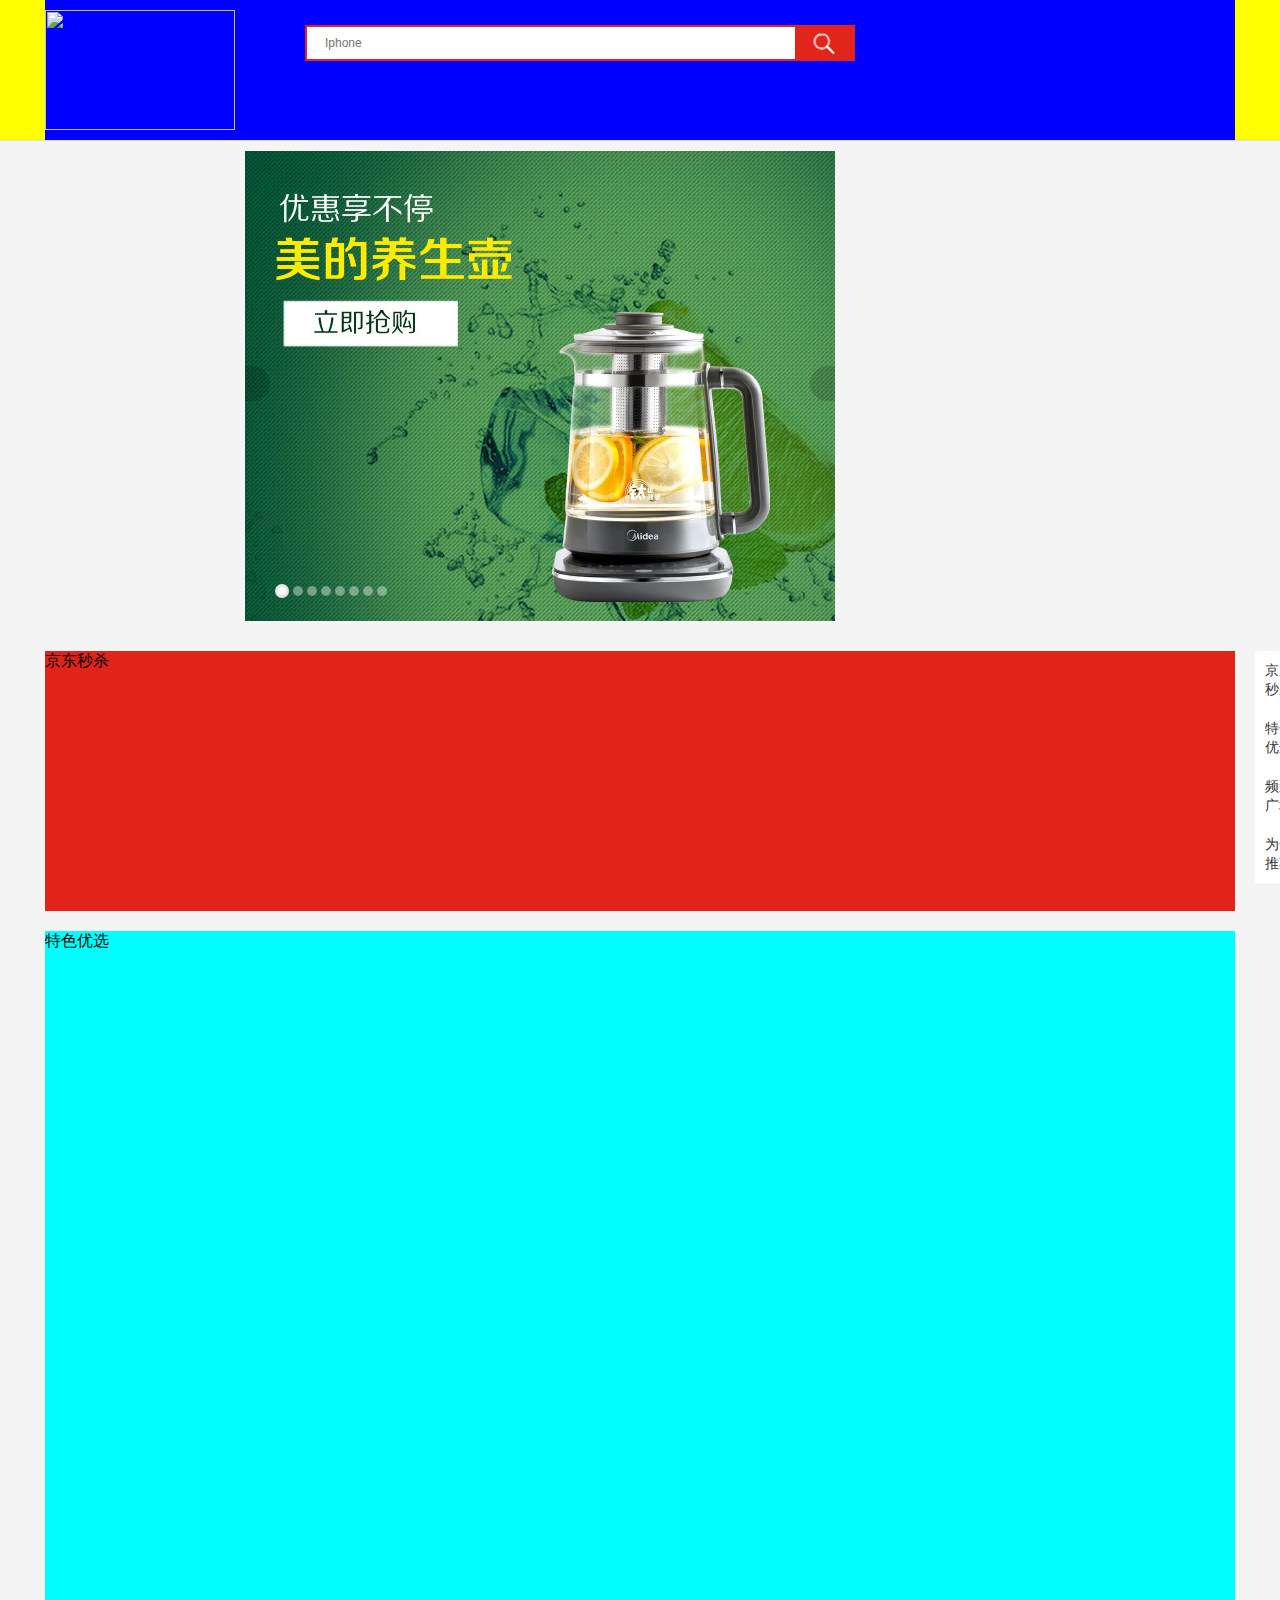
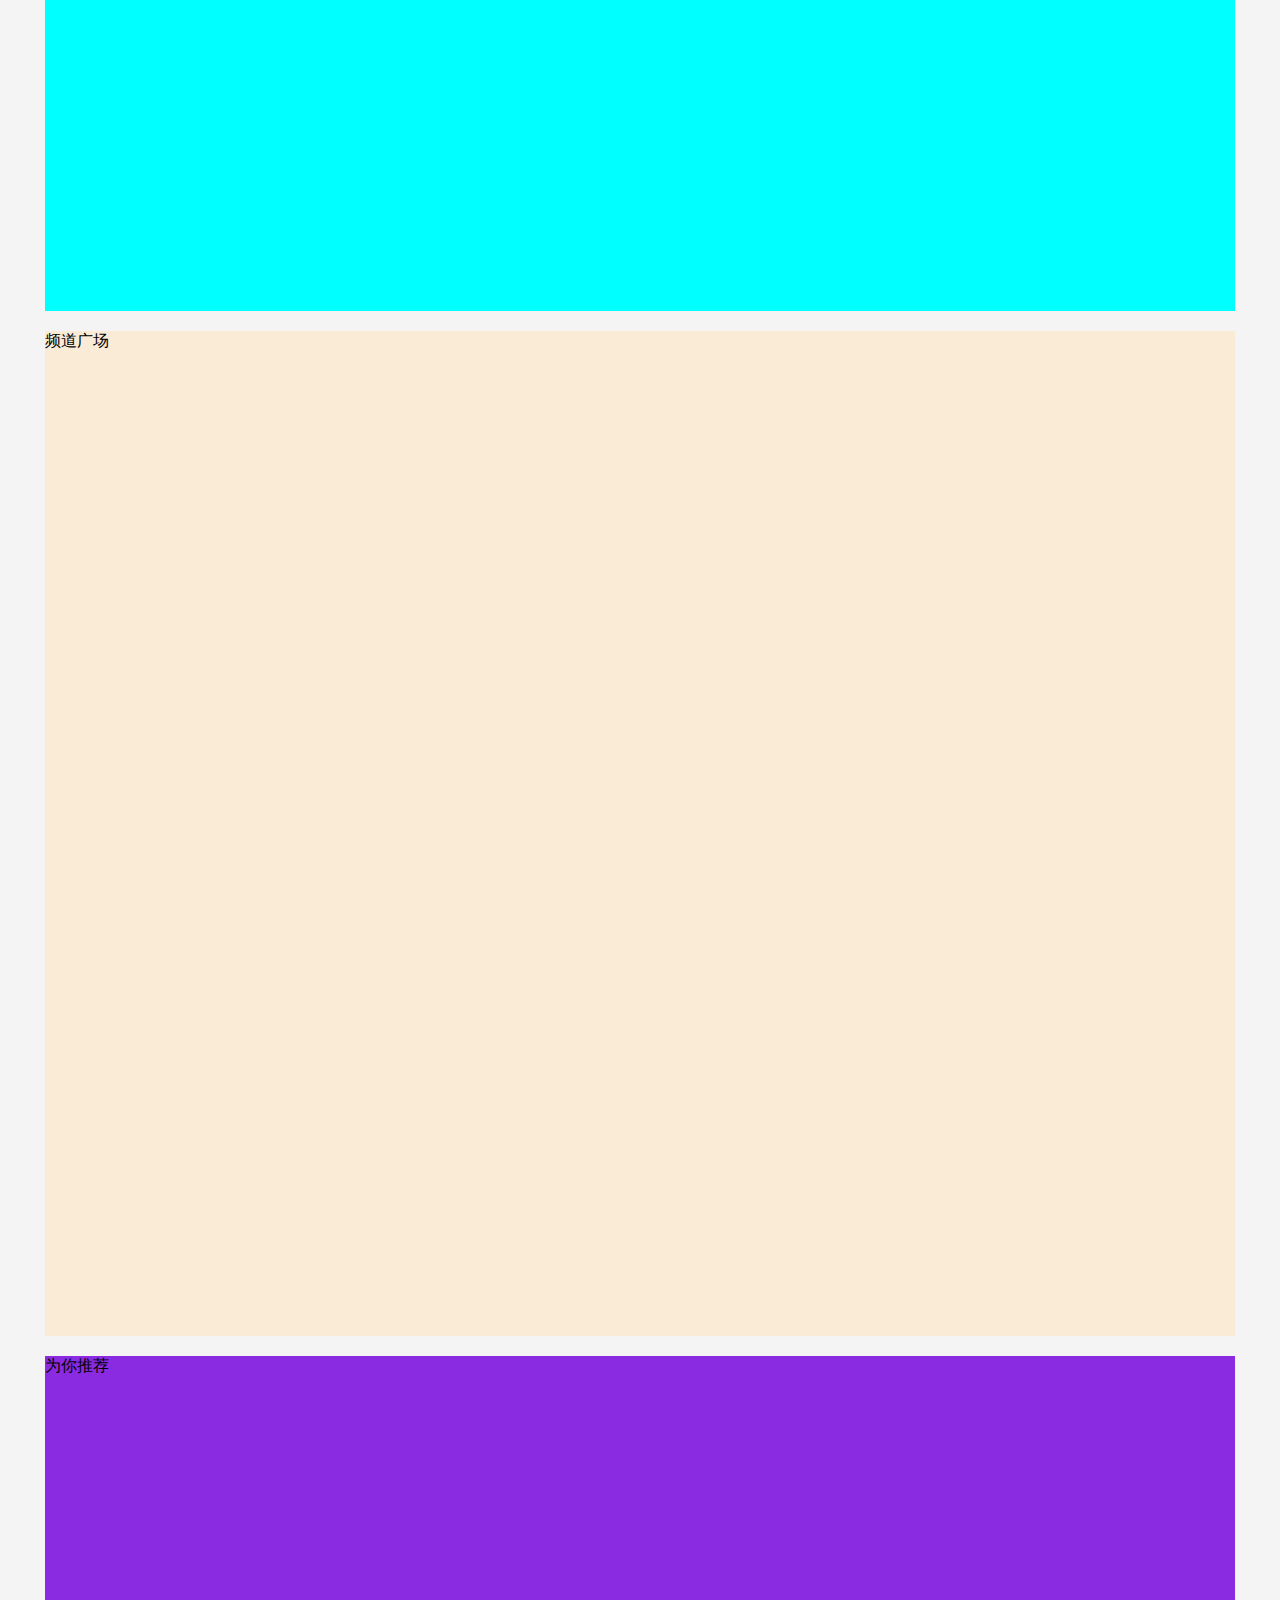
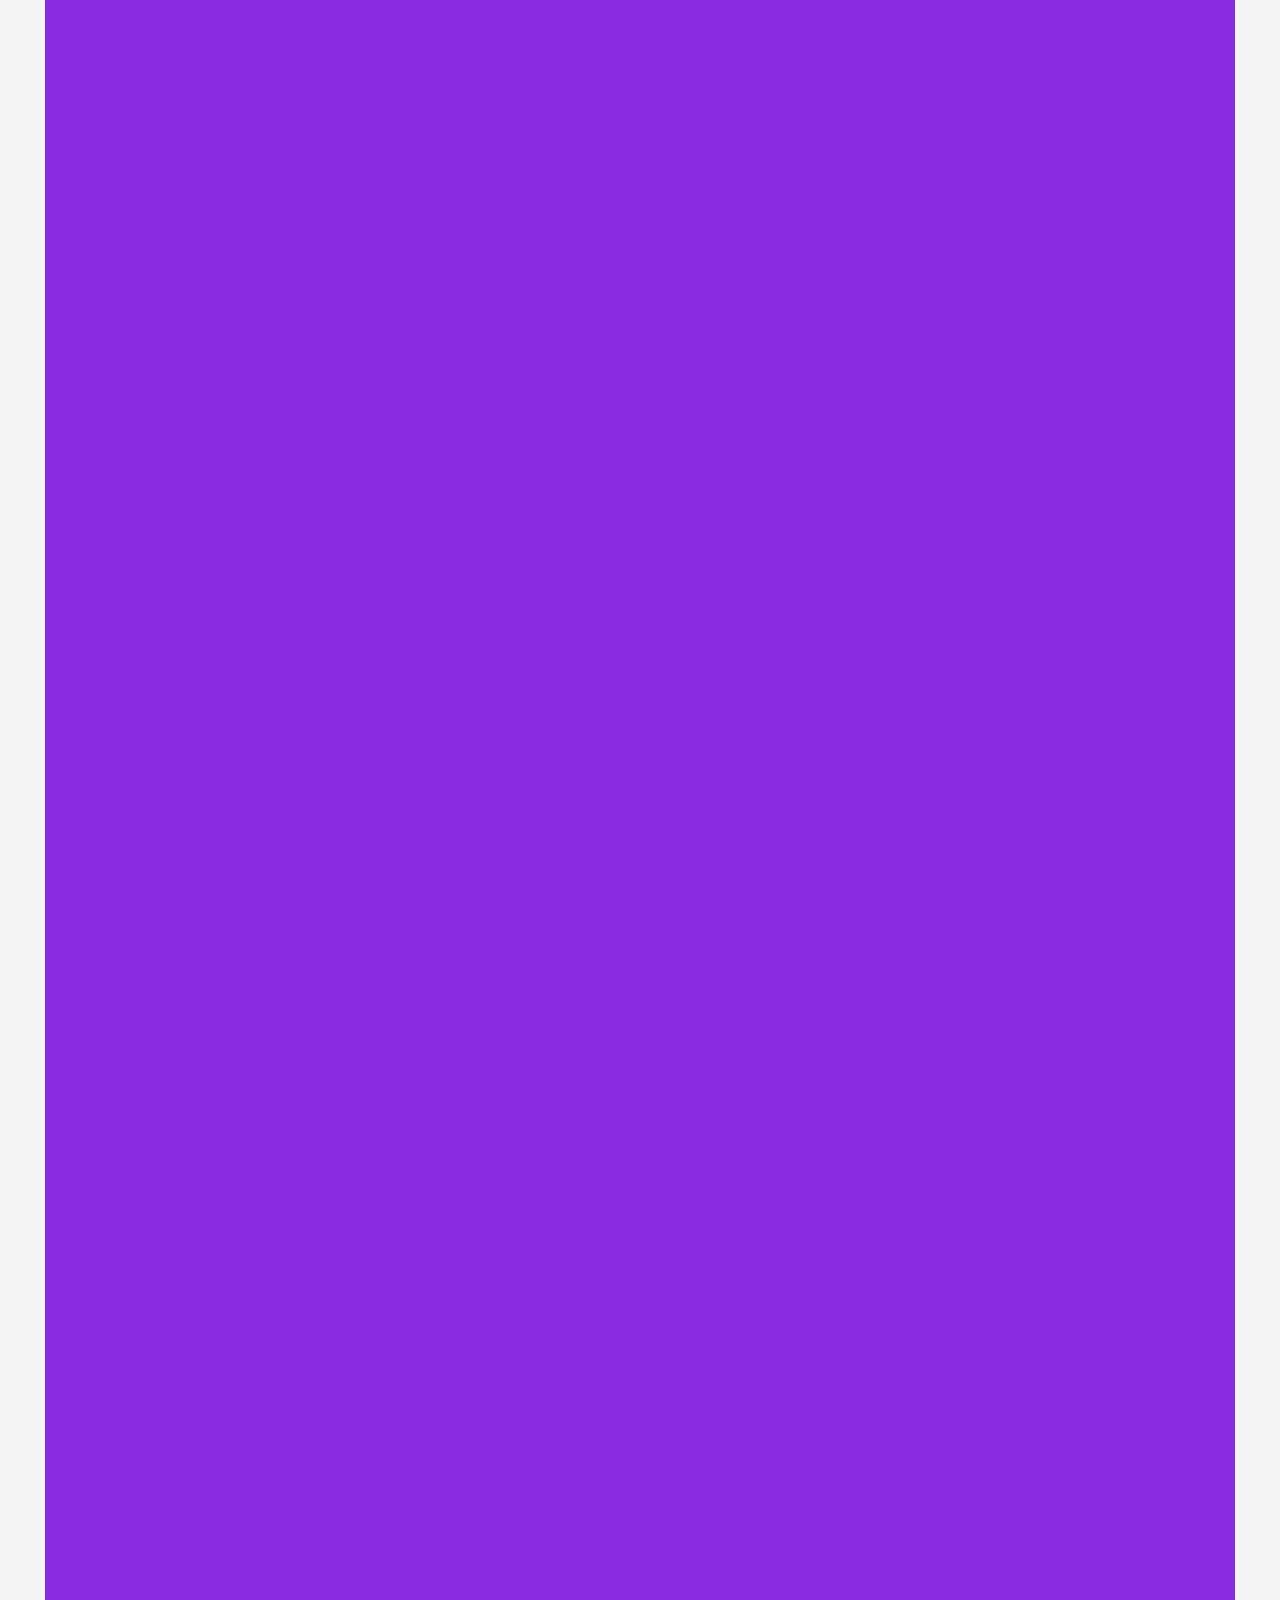
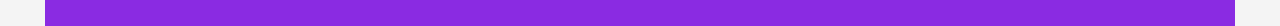
==== index.html @ be31912f "Initial commit" ====
<!DOCTYPE html>
<html lang="en">
<head>
    <meta charset="UTF-8">
    <meta http-equiv="X-UA-Compatible" content="IE=edge">
    <meta name="viewport" content="width=device-width, initial-scale=1.0">
    <title>Document</title>
    <link rel="icon" href="images/favicon.ico">
    <link rel="stylesheet" href="css/reset.css">
    <link rel="stylesheet" href="css/index.css">
    <link rel="stylesheet" href="images/font_6zpl4fg3loh/iconfont.css">

</head>
<body>
    <!--头部-->
    <div class="header">
        <div class="wrap header-box">
            <div class="logo">
              <img src="C:\Users\xuzhengtao\Desktop\teamwork\images\d0e4fdc2f126cbf5.png" alt="">
            </div>
            <div class="search">
                <div class="search-m">
                    <!--吸顶效果用的小logo-->
                    <div class="search_logo"></div>
                    <div class="form">
                        <input type="text" name="" id="" class="keyword" placeholder="Iphone">
                        <button class="iconfont">&#xe662;
                            
                        </button>
                        <div class="search-helper"></div>
                    </div>
                </div>
            </div>

        </div>

    </div>
    <!--轮播图-->   
    <div class="banner">
        <div class="wrap banner-box">
            <div class="banner-slice">
                <div class="slide">
                    <a href="javascript:;">
                        <img class="img" src="./images/1.jpg" alt="">   
                    </a>
                    <a href="javascript:;" class="prev"></a>
                    <a href="javascript:;" class="next"></a>
                    <ul class="banner-btn">
                        <li class="active"></li>
                        <li></li>
                        <li></li>
                        <li></li>
                        <li></li>
                        <li></li>
                        <li></li>
                        <li></li>
                    </ul>
                      
                    
                </div>
            </div>
        </div>

    </div>
    <!--主体-->
    <div class="content">
        <div class="wrap">
            <div class="miaosha item">京东秒杀</div>
            <div class="youxuan item">特色优选</div>
            <div class="guangchang item">频道广场</div>
            <div class="tuijian item">为你推荐</div>
        </div>
        <div class="elevator">
            <a href="javascript:;">京东<br>秒杀</a>
            <a href="javascript:;">特色<br>优选</a>
            <a href="javascript:;">频道<br>广场</a>
            <a href="javascript:;">为你<br>推荐</a>

        </div>

    </div>

    <script src="js/index.js">


    </script>
</body>
</html>
---- css/index.css ----
.header{
    width: 100%;
    height: 140px;
    border-bottom:  1px solid #ddd;
    background-color: yellow;
}
.wrap{
    width: 1190px;
    margin: 0 auto;
}
.header-box{
    position: relative;
    height: 140px;
    background-color: blue;

}
.logo{
    left: 0;
    top: 10px;
    position: absolute;
    width: 190px;
    height: 120px;
   
   
}
.logo img{
    display: block;
    height: 120px;
    margin: 0px auto;
    width: 100%;
}
.search {
    height: 60px;
    width: 100%;
}
.search-m{
    position: relative;
    height: 60px;
    width: 100%;
}
.search_logo{
    display: none;
    position: absolute;
    top: 4px;
    left: 0;
    width: 125px;
    height: 40px;
}
.form{
    position: absolute;
    left: 260px;
    top: 25px;
    background-color: #fff;
    width: 546px;
    height: 32px;
    border: 2px solid #e2231a;
}
.keyword{
    position: absolute;
    top: 0;
    outline: none;
    width: 425px;
    height: 26px;
    padding: 2px 44px 2px 17px;
    border: 1px solid transparent;
    line-height: 26px;
    font-size: 12px;
    color: #333;
}
.form button{
    font-size: 20px;
    font-weight: 700;
    color: #fff;
    cursor: pointer;
    /* transition: background .2s ease; */
    background-color: #e1251b;
    border: none;
    line-height: 32px;
    right:0;
    
    position: absolute;
    width: 58px;
    height: 32px;
}
.search-helper{
    display: none;
    position: absolute;
    top: 35px;
    width: 488px;
   height: auto;
    border: 1px solid #ccc;
    background-color: #fff;
    overflow: hidden;
    box-shadow: 1px 2px 1px rgba(0,0,0,.2);
}


.search-helper p {
    height: 24px;
    font-size: 12px;
    padding: 1px 6px;
    line-height: 24px;
    cursor: pointer;
    color: #666;
}
.banner{
    width: 100%;
    height: 470px;
    padding-top: 10px;
    margin-bottom: 30px;
    
}
body{
    background-color: #f4f4f4   ;
}
.banner-box{
    height: 470px;
   
}
.banner-slice{
    width: 790px;
    height: 470px;
    margin: 0 auto;
    
}
.slide{
    position: relative;
    width: 590px;
    height: 470px;
    background-color: #fff;
}
.prev,.next{
    width: 25px;
    height: 35px;
    position: absolute;
    top: 50%;
    margin-top: -20px;
    line-height: 35px;
    background-color: rgba(0,0,0,.15);
    font-size: 20px;
    cursor: pointer;
}
.prev{
    left: 0;
    border-radius: 0 18px 18px 0;
}
.next{
    right: 0;
    border-radius: 18px 0 0 18px;
}
.banner-btn{
    left: 30px;
    bottom: 20px;
    width: 120px;
    height: 15px;
    position: absolute;
}
.banner-btn li{
    float: left;
    width: 8px;
    height: 8px;
    border: 1px solid rgba(0,0,0,.05);
    margin-right: 4px;
    border-radius: 50%;
    background-color: rgba(255, 255,255, .4);
    transition: background .2s ease;
}
.banner-btn .active{
    position: relative;
    top: -2px;
    width: 8px;
    height: 8px;
    border: 3px solid rgba(0,0,0,.1)   ;
    background-color: rgba(255, 255, 255, 1);
}
.content{
    position: relative;
    width: 100%;
}
.miaosha{
    width: 100%;
    height: 260px;
    background-color: #e2231a;
    margin-bottom: 20px;
}
.youxuan{
    height: 980px;
    width: 100%;
    margin-bottom: 20px;
    background-color: aqua;
}
.guangchang {
    height: 1005px;
    margin-bottom: 20px;
    background-color: antiquewhite;
}
.tuijian{
    height: 1870px;
    background-color: blueviolet;
}
.elevator{
    position: absolute;
    top: 0;
    left: 50%;
    margin-left: 615px;
    width: 58px;
    height: 252px;
    
}
.elevator a{
    width: 38px;
    height: 38px;
    display: block;
    line-height: 19px;
    font-size: 14px;
    color: #333;
    padding: 10px;
    transition: color .2s ease;
    background-color: #fff;

}
.elevator-fix{
    position: fixed;
    top: 75px;
    animation: eleShow 0.5s ease;
}
@keyframes eleShow {
    0%{
        top: 0;
    }
    100%{
        top:75px
    }
    
}
---- images/font_6zpl4fg3loh/iconfont.css ----
@font-face {
  font-family: "iconfont"; /* Project id  */
  src: url('iconfont.ttf?t=1703302166434') format('truetype');
}

.iconfont {
  font-family: "iconfont" !important;
  font-size: 16px;
  font-style: normal;
  -webkit-font-smoothing: antialiased;
  -moz-osx-font-smoothing: grayscale;
}

.icon-fangdajing:before {
  content: "\e662";
}
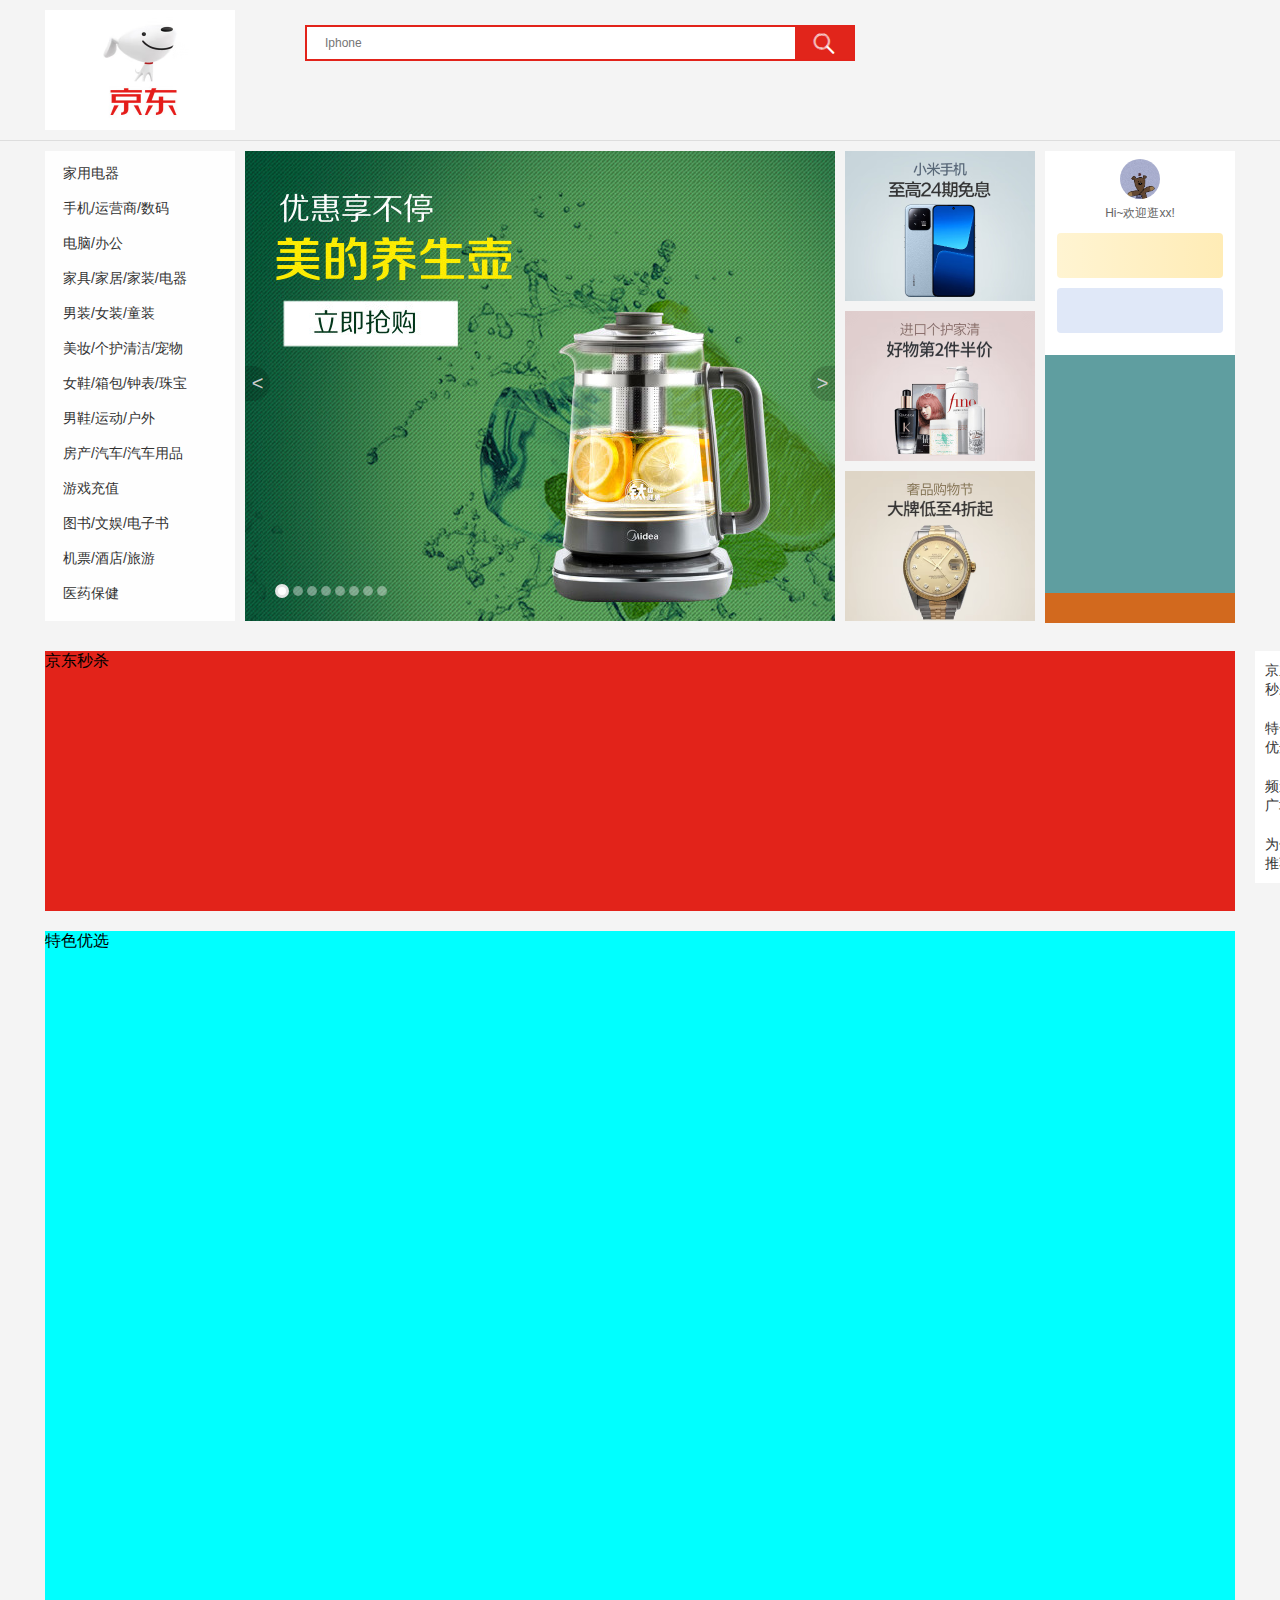
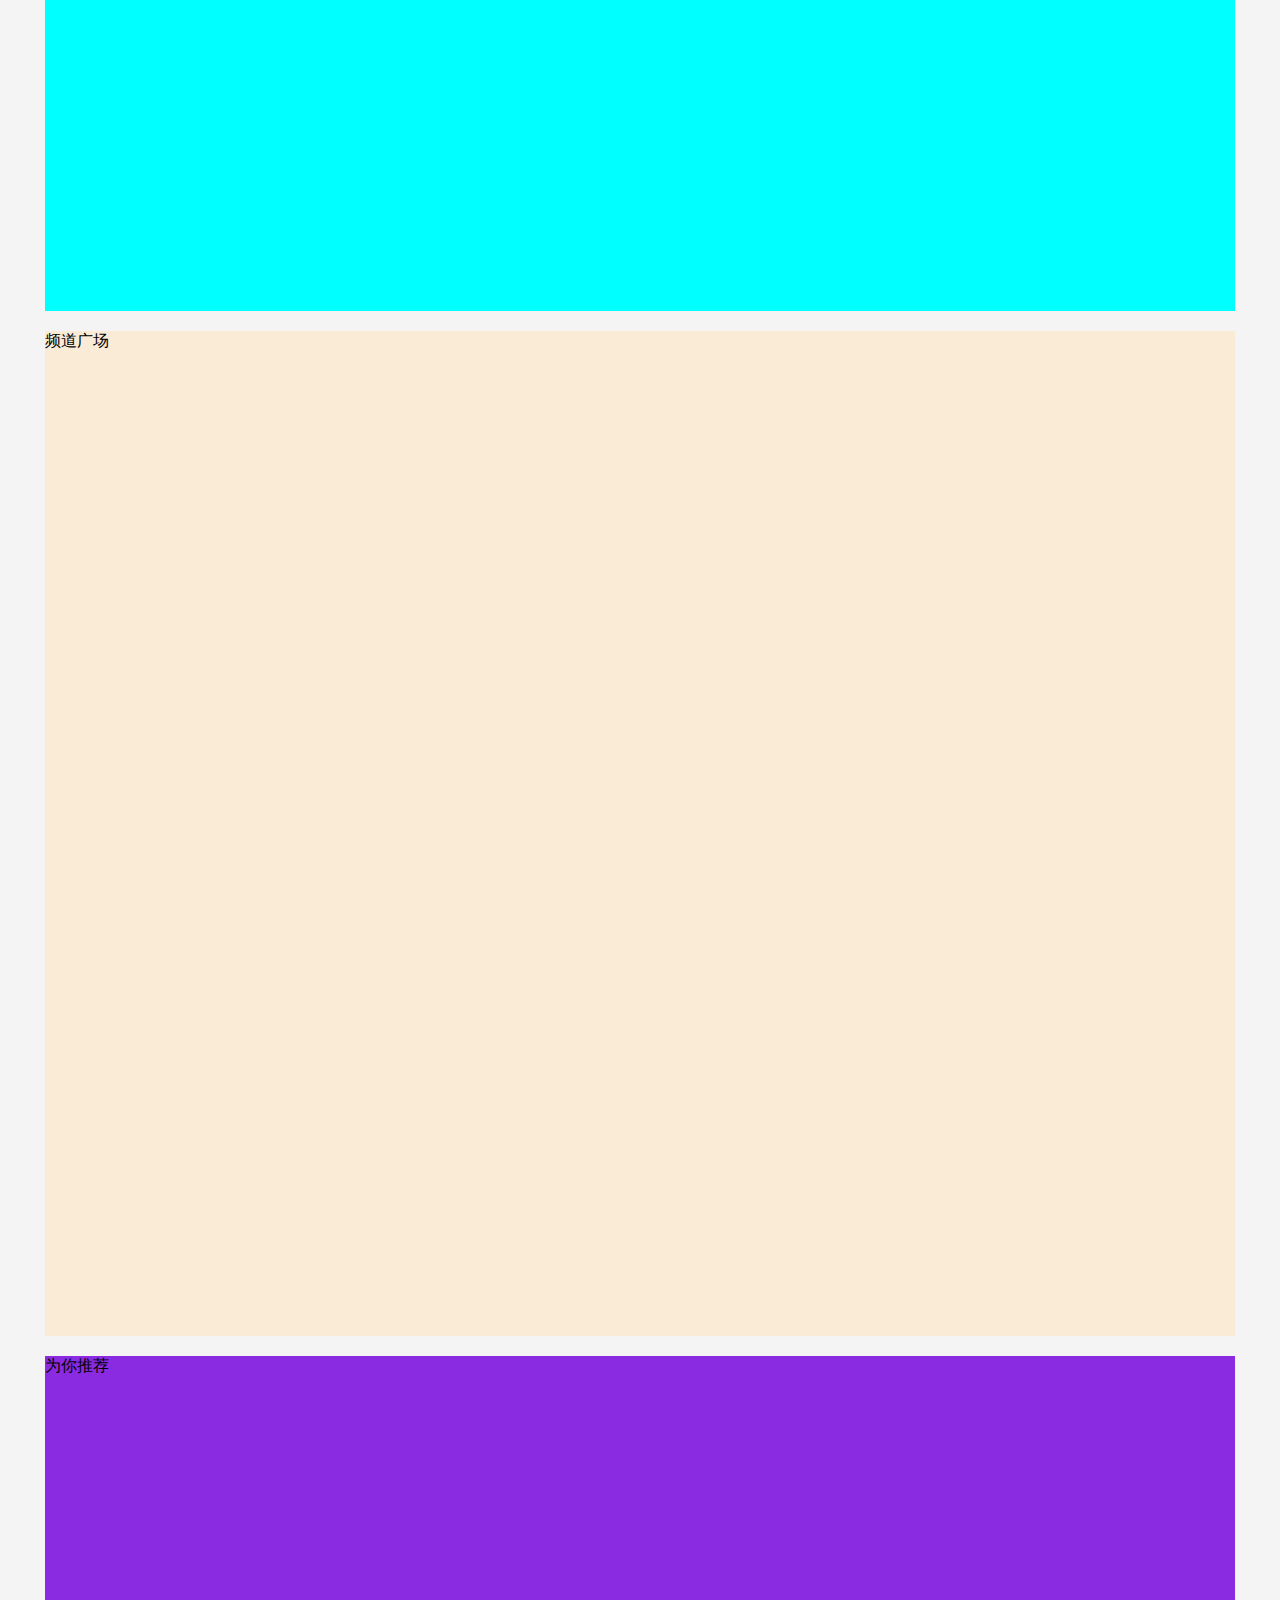
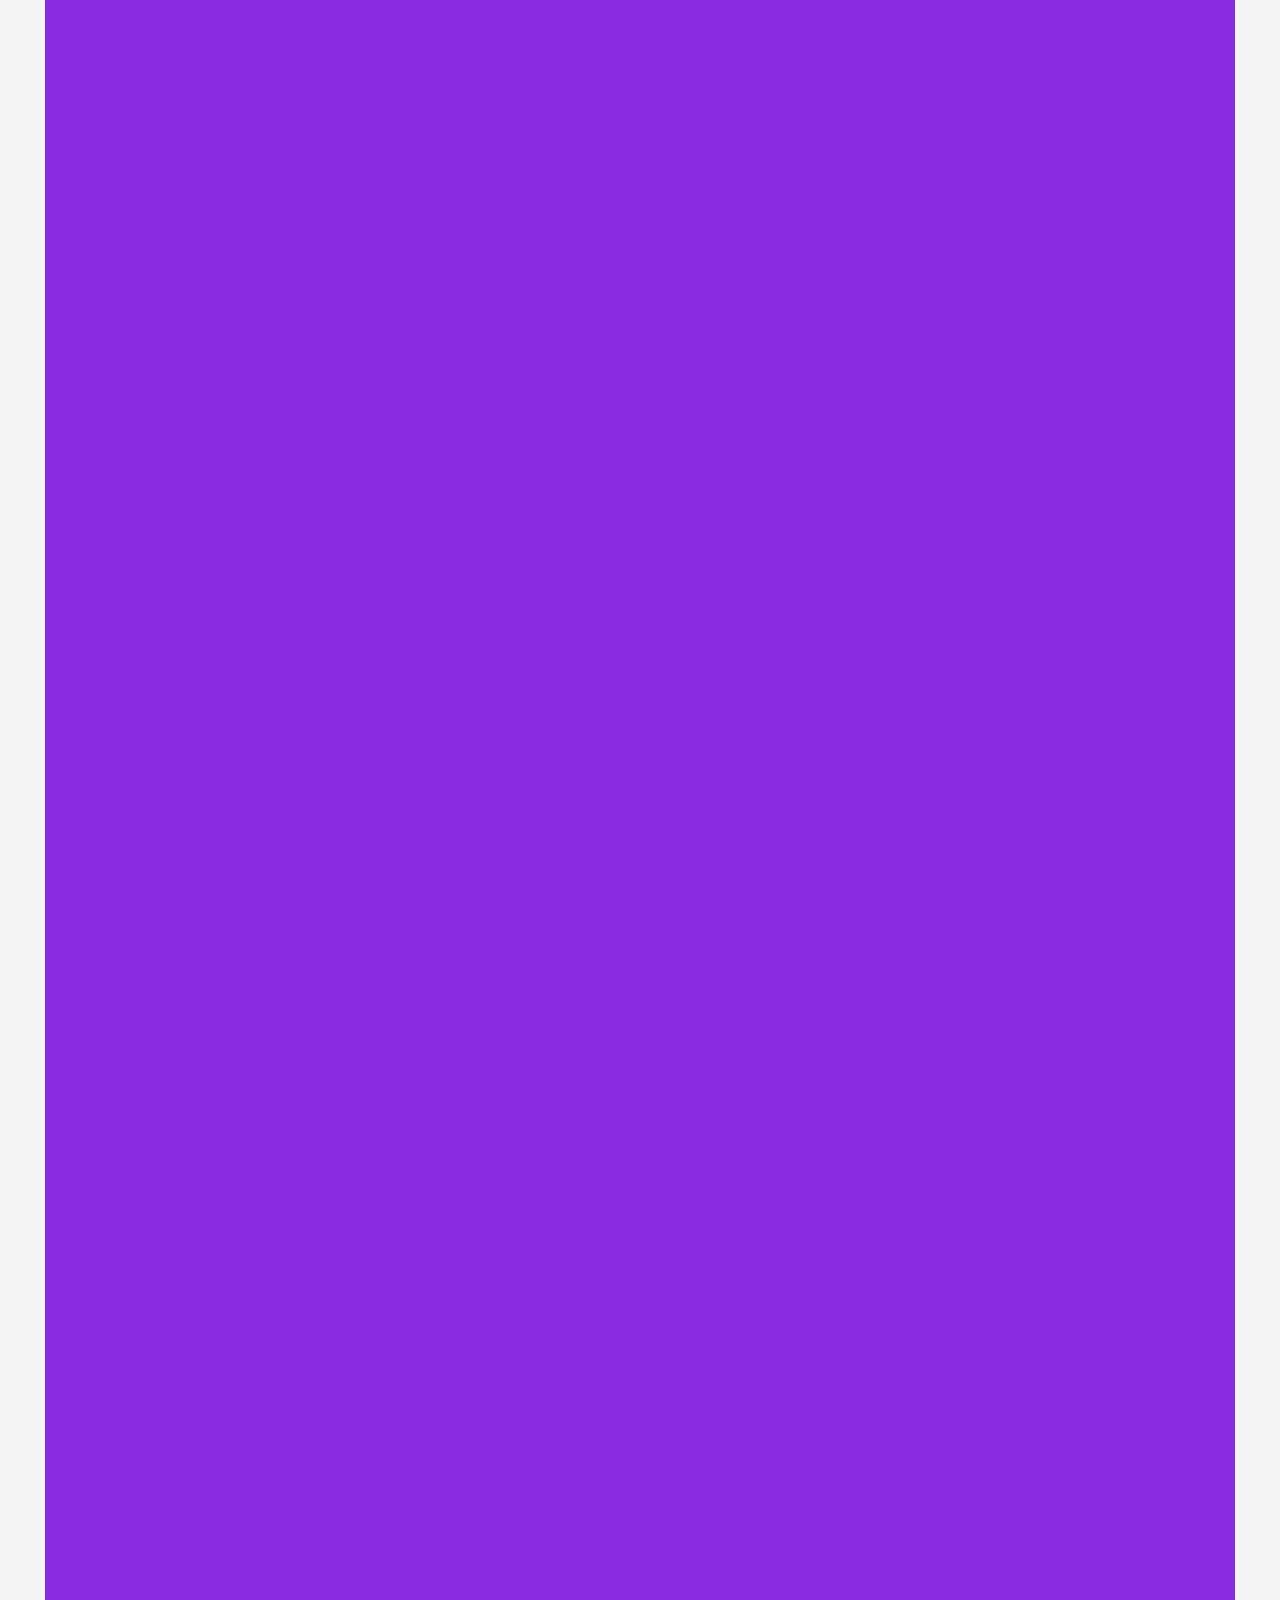
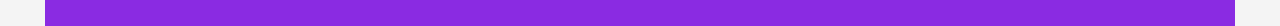
==== commit a721d548: "12/24" ====
--- a/index.html
+++ b/index.html
@@ -16,7 +16,7 @@
     <div class="header">
         <div class="wrap header-box">
             <div class="logo">
-              <img src="C:\Users\xuzhengtao\Desktop\teamwork\images\d0e4fdc2f126cbf5.png" alt="">
+              <img src="./images/d0e4fdc2f126cbf5.png" alt="">
             </div>
             <div class="search">
                 <div class="search-m">
@@ -35,16 +35,78 @@
         </div>
 
     </div>
-    <!--轮播图-->   
+    <!--轮播图-->
+  
     <div class="banner">
+        
         <div class="wrap banner-box">
+           
+            <div class="menu">
+                <ul class="cate-menu">
+                  <li class="cate-menu-item">
+                    <a href="javascript:;" class="cate-menu-lk">家用电器</a>
+                  </li>
+                  <li class="cate-menu-item">
+                    <a href="javascript:;" class="cate-menu-lk">手机/运营商/数码</a>
+                  </li>
+                  <li class="cate-menu-item">
+                    <a href="javascript:;" class="cate-menu-lk">电脑/办公</a>
+                  </li>
+                  <li class="cate-menu-item">
+                    <a href="javascript:;" class="cate-menu-lk">家具/家居/家装/电器</a>
+                  </li>
+                  <li class="cate-menu-item">
+                    <a href="javascript:;" class="cate-menu-lk">男装/女装/童装</a>
+                  </li>
+                  <li class="cate-menu-item">
+                    <a href="javascript:;" class="cate-menu-lk">美妆/个护清洁/宠物</a>
+                  </li>
+                  <li class="cate-menu-item">
+                    <a href="javascript:;" class="cate-menu-lk">女鞋/箱包/钟表/珠宝</a>
+                  </li>
+                  <li class="cate-menu-item">
+                    <a href="javascript:;" class="cate-menu-lk">男鞋/运动/户外</a>
+                  </li>
+                  <li class="cate-menu-item">
+                    <a href="javascript:;" class="cate-menu-lk">房产/汽车/汽车用品</a>
+                  </li>
+                  <li class="cate-menu-item">
+                    <a href="javascript:;" class="cate-menu-lk">游戏充值</a>
+                  </li>
+                  <li class="cate-menu-item">
+                    <a href="javascript:;" class="cate-menu-lk">图书/文娱/电子书</a>
+                  </li>
+                  <li class="cate-menu-item">
+                    <a href="javascript:;" class="cate-menu-lk">机票/酒店/旅游</a>
+                  </li>
+                  <li class="cate-menu-item">
+                    <a href="javascript:;" class="cate-menu-lk">医药保健</a>
+                  </li>
+                  <li class="cate-menu-item">
+                    <a href="javascript:;" class="cate-menu-lk">食品/酒水/生鲜</a>
+                  </li>
+                  <li class="cate-menu-item">
+                    <a href="javascript:;" class="cate-menu-lk">艺术/礼品鲜花</a>
+                  </li>
+                  <li class="cate-menu-item">
+                    <a href="javascript:;" class="cate-menu-lk">五金电器/元器件</a>
+                  </li>
+                  <li class="cate-menu-item">
+                    <a href="javascript:;" class="cate-menu-lk">维修/安装</a>
+                  </li>
+                  <li class="cate-menu-item">
+                    <a href="javascript:;" class="cate-menu-lk">支付/白条/保险</a>
+                  </li>
+
+                </ul>
+            </div>   
             <div class="banner-slice">
                 <div class="slide">
                     <a href="javascript:;">
                         <img class="img" src="./images/1.jpg" alt="">   
                     </a>
-                    <a href="javascript:;" class="prev"></a>
-                    <a href="javascript:;" class="next"></a>
+                    <a href="javascript:;" class="prev"><</a>
+                    <a href="javascript:;" class="next">></a>
                     <ul class="banner-btn">
                         <li class="active"></li>
                         <li></li>
@@ -58,6 +120,39 @@
                       
                     
                 </div>
+                <div class="item-recommend">
+                    <a href="javascript:;" class="focus-item-recommend">
+                        <img src="./images/shouji.png.avif" alt="" class="recommend-img1">
+                    </a>
+                    <a href="" class="focus-item-recommend">
+                        <img src="./images/qingjie.png.avif" alt=""  class="recommend-img2">
+
+                    </a><a href="" class="focus-item-recommend">
+                        <img src="./images/biao.png.avif" alt=""  class="recommend-img3">
+
+                    </a>
+                </div>
+            </div>
+
+            <div class="func-right">
+                <div class="user">
+                    <a href="javascript:;" class="avatar">
+                        <img src="./images/avatar.jpg" alt="">
+                    </a>
+                    <div class="user-show">
+                        <p class="welcome">
+                            <a href="javascript:;">Hi~欢迎逛xx!</a>
+                        </p>
+                    </div>
+                    <div class="user-vip">
+                        <a href="javascript:;" class="personal-vip">
+                            
+                        </a>
+                        <a href="javascript:;" class="enterprise-vip"></a>
+                    </div>
+                </div>
+                <div class="service"></div>
+                <div class="news"></div>
             </div>
         </div>
 
--- a/css/index.css
+++ b/css/index.css
@@ -2,7 +2,7 @@
     width: 100%;
     height: 140px;
     border-bottom:  1px solid #ddd;
-    background-color: yellow;
+    
 }
 .wrap{
     width: 1190px;
@@ -11,8 +11,7 @@
 .header-box{
     position: relative;
     height: 140px;
-    background-color: blue;
-
+   
 }
 .logo{
     left: 0;
@@ -36,7 +35,8 @@
 .search-m{
     position: relative;
     height: 60px;
-    width: 100%;
+    width: 1190px;
+    margin: 0 auto;
 }
 .search_logo{
     display: none;
@@ -45,6 +45,8 @@
     left: 0;
     width: 125px;
     height: 40px;
+    background: url(./../images/sprite.png) no-repeat;
+    background-position: 0 -120px;
 }
 .form{
     position: absolute;
@@ -104,6 +106,7 @@
     color: #666;
 }
 .banner{
+
     width: 100%;
     height: 470px;
     padding-top: 10px;
@@ -118,18 +121,22 @@
    
 }
 .banner-slice{
+    float: left;
     width: 790px;
     height: 470px;
     margin: 0 auto;
     
 }
 .slide{
+    float: left;
     position: relative;
     width: 590px;
     height: 470px;
     background-color: #fff;
 }
 .prev,.next{
+    color: #ccc;
+    text-align: center;
     width: 25px;
     height: 35px;
     position: absolute;
@@ -232,4 +239,163 @@
         top:75px
     }
     
-}+}
+.search-fix{
+    z-index: 100;
+
+    position: fixed;
+    left: 0;
+    top: 0;
+    width: 100%;
+    border-bottom: 2px solid #f10214;
+    background-color: #fff;
+    box-shadow:  2px 2px rgba(0,0,0,.2);
+    animation: searchTop .5s ease-in-out;
+}
+@keyframes searchTop {
+    0%{
+        top: -50px;
+    }
+    100%{
+        top:0
+    }
+    
+}
+.menu{
+overflow: hidden;
+height: 470px;
+
+margin-right: 10px;
+
+width: 190px;
+float: left;
+}
+.item-recommend{
+    float: left;
+    height: 470px;
+   
+    
+    width: 190px;
+    margin-left: 10px;
+    
+}
+.func-right{
+    position: relative;
+    float: right;
+    width: 190px;
+    height: 470px;
+    z-index: 1;
+    background-color: #e1251b;
+}
+.cate-menu{
+    overflow: hidden;
+   
+    height: 470px;
+    background-color: #fefefe;
+    color: #363636;
+    
+  
+}
+.cate-menu-item{
+    padding-top: 10px;
+        
+        overflow: hidden;
+        height: 25px;
+        line-height: 25px;
+        padding-left: 18px;
+        font-size: 0;
+        transition: background-color .2s ease;
+}
+.cate-menu-lk{
+    font-size: 14px;
+    color: #333;
+    transition: color .2s ease;
+}
+.cate-menu-lk a{
+  
+   text-decoration: none;
+}
+.focus-item-recommend{
+    height: 150px;
+    margin-bottom: 10px;
+   
+}
+.focus-item-recommend img{
+   
+   width: 100%;
+   height: 100%;
+}
+.user{
+    
+    height: 204px;
+    background: #fff;
+}
+.service{
+    overflow: hidden;
+    height: 238px;
+    background-color: cadetblue;
+}
+.news {
+    height: 30px;
+    background-color: chocolate;
+}
+.avatar{
+    width: 40px;
+    margin: 0 auto;
+    position: relative;
+    height: 40px;
+    display: block;
+   
+}
+.avatar img{
+    position: absolute;
+    top: 8px;
+    border-radius: 50%;
+    width: 100%;
+    height: 100%;
+}
+.user-show{
+    margin: 12px 0 8px;
+
+}
+.welcome{
+    width: 100%;
+    text-align: center;
+    font-size: 12px;
+    font-weight: 400;
+    color: #666666;
+    line-height: 20px;
+    font-style: normal;
+    
+}
+.welcome a{
+    color: #666;
+    text-decoration: none;
+
+}
+.user-vip{
+
+}
+.personal-vip{
+width: 166px;
+height: 45px;
+display: flex;
+overflow: hidden;
+border-radius: 4px;
+margin: 10px auto 0 ;
+background: linear-gradient(90deg,#FFF4D2,#FFECB6);;
+}
+.enterprise-vip{
+    width: 166px;
+    height: 45px;
+    overflow: hidden;
+    display: flex;
+    border-radius: 4px;
+    background: #E0E8F8;
+    margin: 10px auto 0 ;
+
+}
+
+
+
+
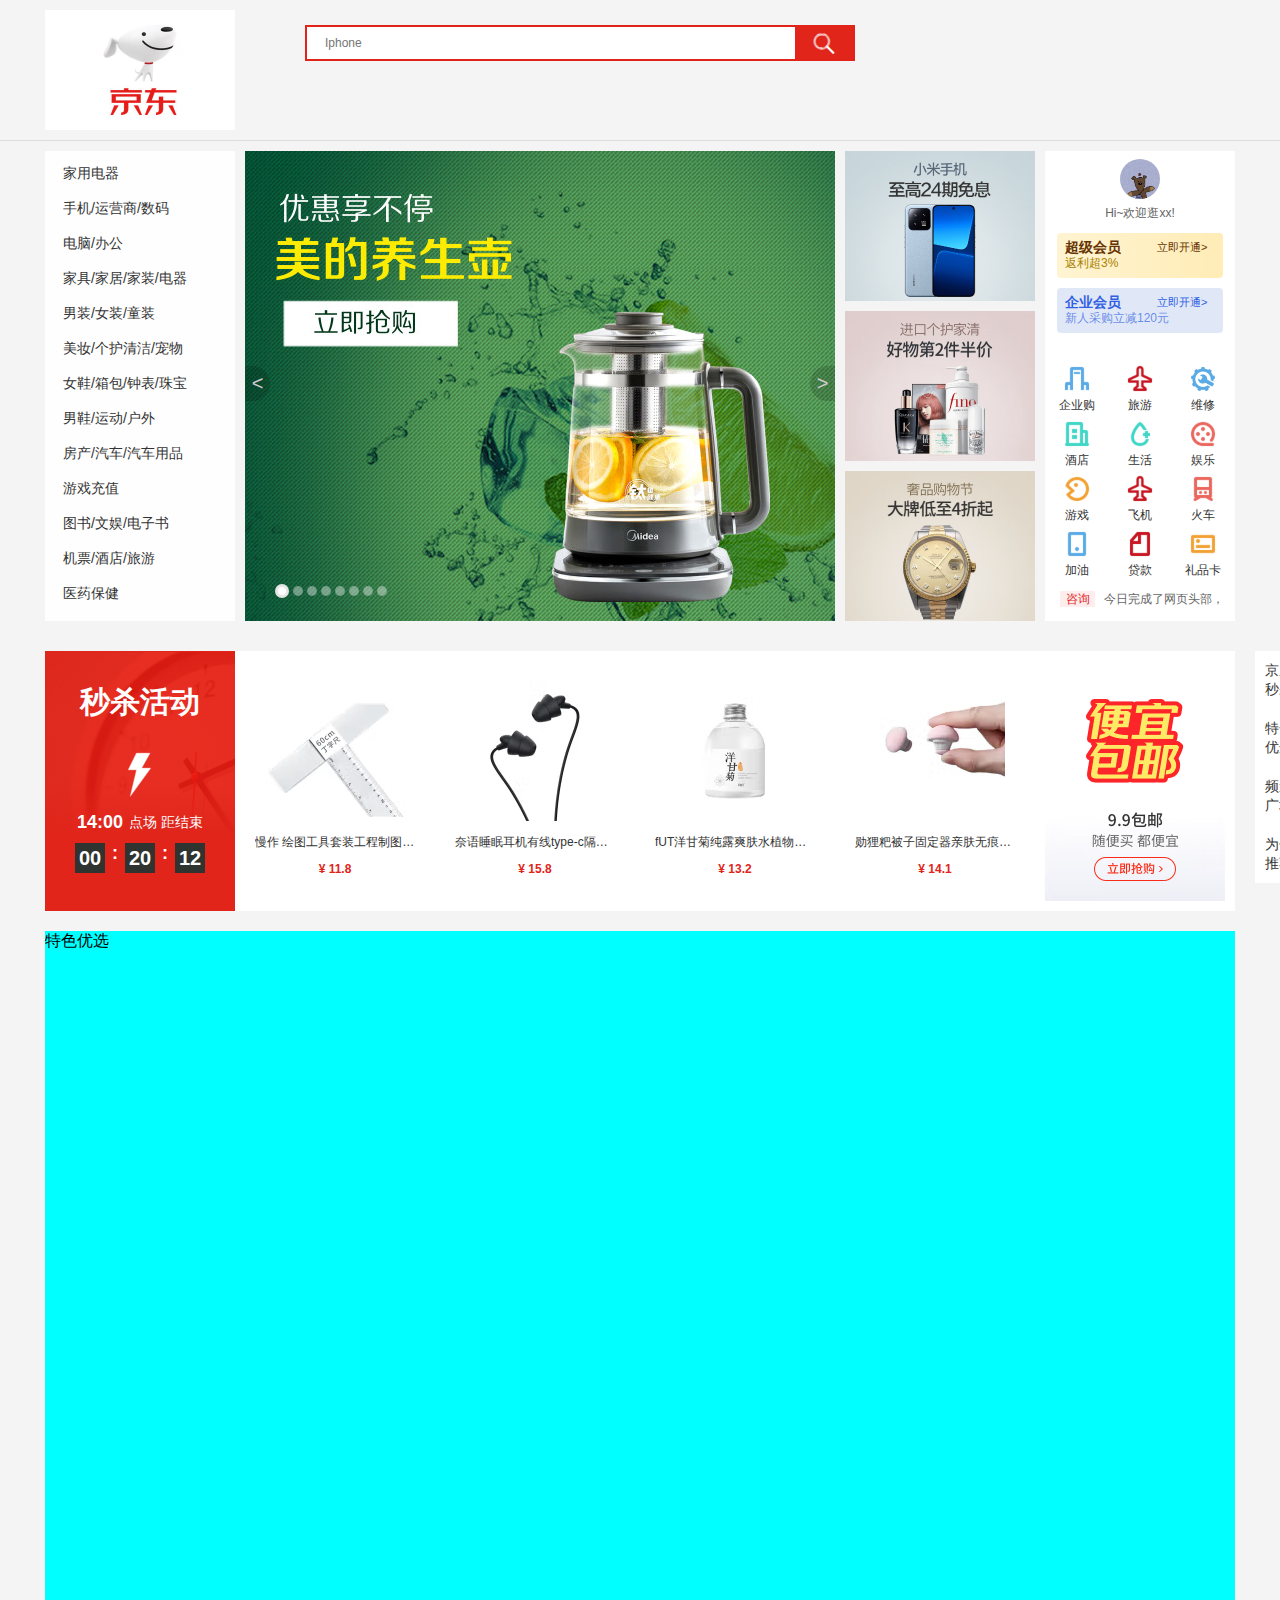
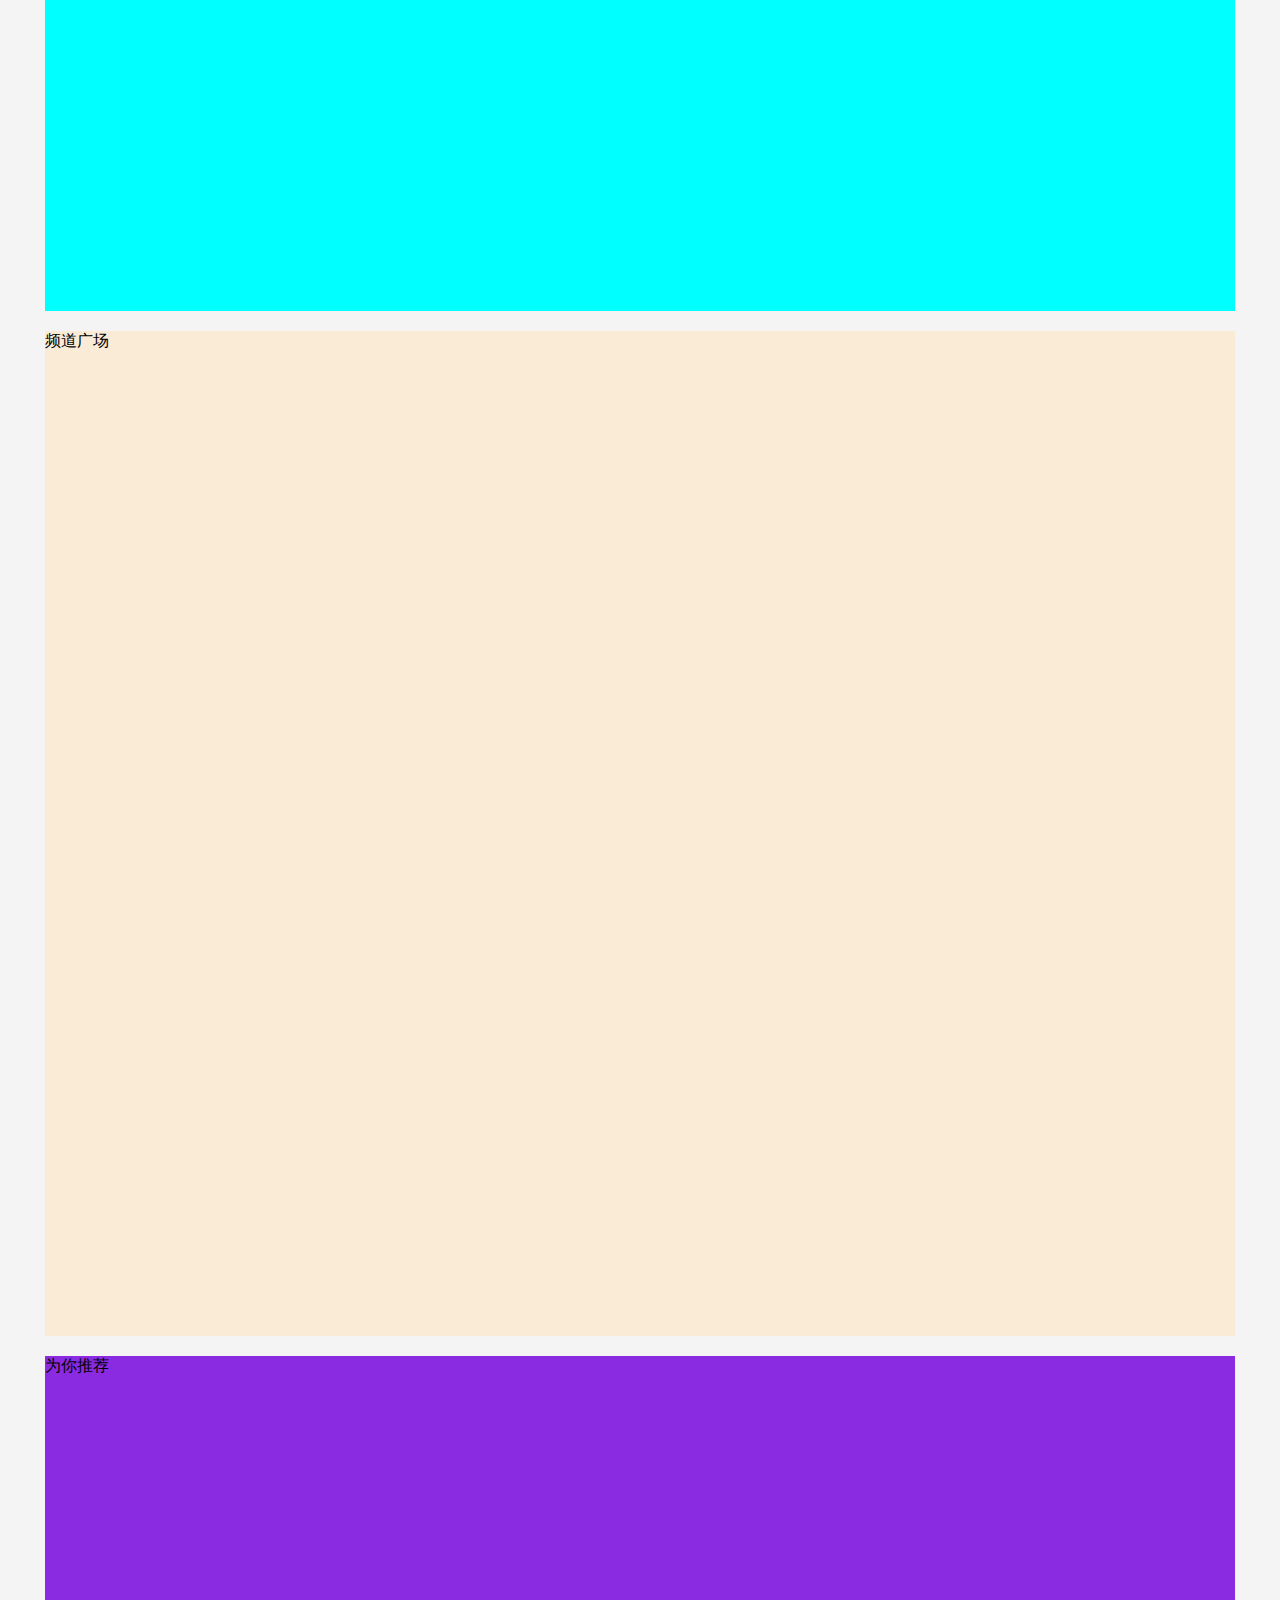
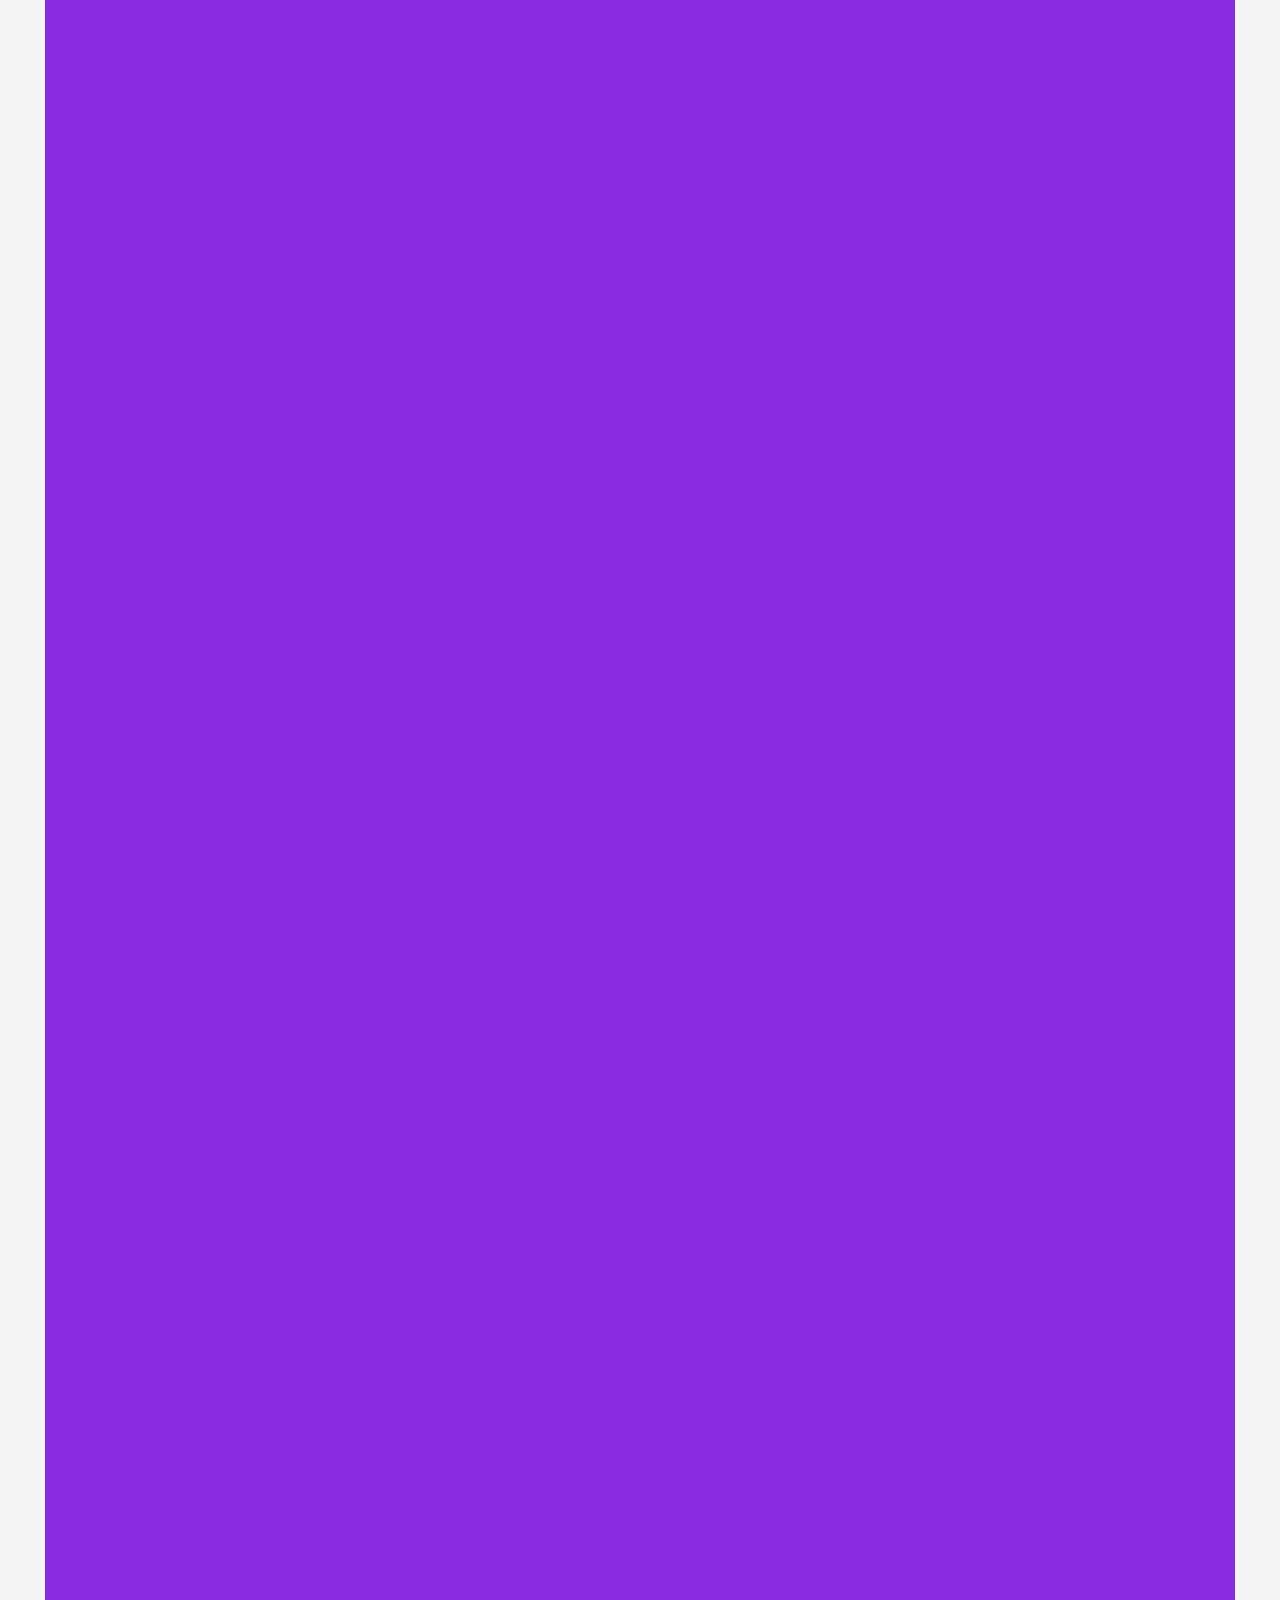
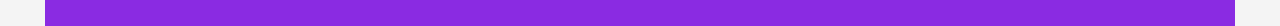
==== commit 2852b4a0: "16.36" ====
--- a/index.html
+++ b/index.html
@@ -146,13 +146,138 @@
                     </div>
                     <div class="user-vip">
                         <a href="javascript:;" class="personal-vip">
+                          <div class="person-left">
+                            <div class="title">超级会员</div>
+                            <div class="title_detail">返利超3%</div>
+                          </div>
+                          <div class="person-right">
+                            <div class="now">立即开通></div>
+                          </div>
                             
                         </a>
-                        <a href="javascript:;" class="enterprise-vip"></a>
-                    </div>
-                </div>
-                <div class="service"></div>
-                <div class="news"></div>
+                        <a href="javascript:;" class="enterprise-vip">
+                          <div class="enter-left">
+                            <div class="enter-title">企业会员</div>
+                            <div class="enter-title_detail">新人采购立减120元</div>
+                          </div>
+                          <div class="enter-right">
+                            <div class="enter-now">立即开通></div>
+                          </div>
+                        </a>
+                    </div>
+                </div>
+                <div class="service">
+                  <div class="service-entry">
+                    <ul class="service-ul">
+                      <li class="service-item">
+                        <a href="javascript:;" class="service-lk">
+                          <i class="service-icon">
+                            <img  src="./images/d6f3909618c6307a.png" alt="" class="service-icon-img">
+                          </i>
+                          <span class="service-txt">企业购</span>
+                        </a>
+                      </li>
+                      <li class="service-item">
+                        <a href="javascript:;" class="service-lk">
+                          <i class="service-icon">
+                            <img  src="./images/8f3f63ae04ff19af.png" alt="" class="service-icon-img">
+                          </i>
+                          <span class="service-txt">旅游</span>
+                        </a>
+                      </li>
+                      <li class="service-item">
+                        <a href="javascript:;" class="service-lk">
+                          <i class="service-icon">
+                            <img  src="./images/14a4b81a50f2a535.png" alt="" class="service-icon-img">
+                          </i>
+                          <span class="service-txt">维修</span>
+                        </a>
+                      </li>
+                      <li class="service-item">
+                        <a href="javascript:;" class="service-lk">
+                          <i class="service-icon">
+                            <img  src="./images/18668c963bf9d646.png" alt="" class="service-icon-img">
+                          </i>
+                          <span class="service-txt">酒店</span>
+                        </a>
+                      </li>
+                      <li class="service-item">
+                        <a href="javascript:;" class="service-lk">
+                          <i class="service-icon">
+                            <img  src="./images/f1f6dc5c207329f9.png" alt="" class="service-icon-img">
+                          </i>
+                          <span class="service-txt">生活</span>
+                        </a>
+                      </li>
+                      <li class="service-item">
+                        <a href="javascript:;" class="service-lk">
+                          <i class="service-icon">
+                            <img  src="./images/dd4d9ef7ce8fc169.png" alt="" class="service-icon-img">
+                          </i>
+                          <span class="service-txt">娱乐</span>
+                        </a>
+                      </li>
+                      <li class="service-item">
+                        <a href="javascript:;" class="service-lk">
+                          <i class="service-icon">
+                            <img  src="./images/016f82305167967a.png" alt="" class="service-icon-img">
+                          </i>
+                          <span class="service-txt">游戏</span>
+                        </a>
+                      </li>
+                      <li class="service-item">
+                        <a href="javascript:;" class="service-lk">
+                          <i class="service-icon">
+                            <img  src="./images/8f3f63ae04ff19af.png" alt="" class="service-icon-img">
+                          </i>
+                          <span class="service-txt">飞机</span>
+                        </a>
+                      </li>
+                      <li class="service-item">
+                        <a href="javascript:;" class="service-lk">
+                          <i class="service-icon">
+                            <img  src="./images/0004c1b85fbf7bde.png" alt="" class="service-icon-img">
+                          </i>
+                          <span class="service-txt">火车</span>
+                        </a>
+                      </li>
+                      <li class="service-item">
+                        <a href="javascript:;" class="service-lk">
+                          <i class="service-icon">
+                            <img  src="./images/4e2bc2d96b0fbbec.png" alt="" class="service-icon-img">
+                          </i>
+                          <span class="service-txt">加油</span>
+                        </a>
+                      </li>
+                      <li class="service-item">
+                        <a href="javascript:;" class="service-lk">
+                          <i class="service-icon">
+                            <img  src="./images/b8a8418d5418f471.png" alt="" class="service-icon-img">
+                          </i>
+                          <span class="service-txt">贷款</span>
+                        </a>
+                      </li>
+                      <li class="service-item">
+                        <a href="javascript:;" class="service-lk">
+                          <i class="service-icon">
+                            <img  src="./images/97917a2daa34be0f.png" alt="" class="service-icon-img">
+                          </i>
+                          <span class="service-txt">礼品卡</span>
+                        </a>
+                      </li>
+                    </ul>
+                  </div>
+                </div>
+                <div class="news">
+                  <div class="news-info">
+                    <div class="news-item">
+                      <a href="javascript:;">
+                        <span class="news-tag">咨询</span>
+                        今日完成了网页头部，明日将继续完成网页主体
+                      </a>
+                    </div>
+                  </div>
+                </div>
             </div>
         </div>
 
@@ -160,7 +285,90 @@
     <!--主体-->
     <div class="content">
         <div class="wrap">
-            <div class="miaosha item">京东秒杀</div>
+            <div class="miaosha item">
+              <div class="seckill seckill_inner">
+                <a href="javascript:;" class="seckill-countdown">
+                  <div class="seckill-title">秒杀活动</div>
+                  <div>
+                    <div class="countdown-desc">
+                      <strong>
+                        14:00
+                      </strong>
+                      点场
+                      距结束
+                    </div>
+                    <span class="timmer countdown-main">
+                      <span class="timmer-unit">
+                       <div class="hour">00</div>
+                      </span>
+                      <span class="timmer-unit">
+                        <div class="minute" >20</div>
+                       </span>
+                       <span class="timmer-unit-final">
+                        <div class="second">12</div>
+                       </span>
+                    </span>
+                  </div>
+                </a>
+                <div class="seckill-list">
+                  <a href="javascript:;" class="seckill-item seckill_item " style="float: left;width: 200px;">
+                    <div class="seckill-item_image lazyimg-loaded">
+                      <img src="./images/chuizi.jpg.avif" alt="">
+                      
+                    </div>
+                    <h6 class="seckill-item_name">慢作 绘图工具套装工程制图机械工图绘图工具cad制图工具专业土木工程制图文具圆规丁字尺画图工具包分规 60丁字尺</h6>
+                    <div class="seckill-item-price">
+                      <span class="price">
+                        <i>¥</i>
+                        <span>11.8</span>
+                      </span>
+                    </div>
+                  </a>
+                  <a href="javascript:;" class="seckill-item seckill_item " style="float: left;width: 200px;">
+                    <div class="seckill-item_image lazyimg-loaded">
+                      <img src="./images/erji.jpg.avif" alt="">
+                      
+                    </div>
+                    <h6 class="seckill-item_name">奈语睡眠耳机有线type-c隔音降噪入耳式软耳麦侧睡不压耳无痛睡觉适用华为oppo小米vivo红米荣耀 【柔软侧睡不压耳】3.5mm圆孔</h6>
+                    <div class="seckill-item-price">
+                      <span class="price">
+                        <i>¥</i>
+                        <span>15.8</span>
+                      </span>
+                    </div>
+                  </a>
+                  <a href="javascript:;" class="seckill-item seckill_item " style="float: left;width: 200px;">
+                    <div class="seckill-item_image lazyimg-loaded">
+                      <img src="./images/shuangfushui.jpg.avif" alt="">
+                      
+                    </div>
+                    <h6 class="seckill-item_name">fUT洋甘菊纯露爽肤水植物改善泛红肌肤湿敷水柔肤补水保湿喷雾男女 【拍2瓶到手3瓶】1瓶装250ml 活动抢购中</h6>
+                    <div class="seckill-item-price">
+                      <span class="price">
+                        <i>¥</i>
+                        <span>13.2</span>
+                      </span>
+                    </div>
+                  </a>
+                  <a href="javascript:;" class="seckill-item seckill_item " style="float: left;width: 200px;">
+                    <div class="seckill-item_image lazyimg-loaded">
+                      <img src="./images/gudingqi.jpg.avif" alt="">
+                      
+                    </div>
+                    <h6 class="seckill-item_name">勋狸粑被子固定器亲肤无痕防跑可拆卸订被子神器重复使用固定器家用安全 粉色16个装+16根织布包裹钢针</h6>
+                    <div class="seckill-item-price">
+                      <span class="price">
+                        <i>¥</i>
+                        <span>14.1</span>
+                      </span>
+                    </div>
+                  </a>
+                </div>
+                <a href="javascript:;" class="seckill_entry">
+                  <img src="./images/9.9.png" alt="">
+                </a>
+              </div>
+            </div>
             <div class="youxuan item">特色优选</div>
             <div class="guangchang item">频道广场</div>
             <div class="tuijian item">为你推荐</div>
--- a/css/index.css
+++ b/css/index.css
@@ -187,7 +187,7 @@
 .miaosha{
     width: 100%;
     height: 260px;
-    background-color: #e2231a;
+    /* background-color: beige; */
     margin-bottom: 20px;
 }
 .youxuan{
@@ -395,7 +395,334 @@
     margin: 10px auto 0 ;
 
 }
-
-
-
-
+.person-left{
+    width: 100px;
+    font-style: normal;
+}
+.title{
+    margin-top: 6px;
+    margin-left: 8px;
+    color: #663300;
+    font-weight: 600;
+    font-size: 14px;
+
+}
+.title_detail{
+    margin-left: 8px;
+    color: #A88100;
+    font-weight: 400;
+    font-size: 12px;
+    line-height: 12px;
+    white-space: nowrap;
+}
+.person-right{
+    display: block;
+    color: #663300;
+    line-height: 29px;
+    font-size: 12px;
+
+}
+.enter-title{
+    margin-top: 6px;
+    margin-left: 8px;
+    color: #3161E2;
+    font-weight: 600;
+    font-size: 14px;
+}
+.enter-right{
+    display: block;
+    color: #3161E2;
+    line-height: 29px;
+    font-size: 12px;
+}
+.now {
+    font-size: 11px;
+    font-weight: 400;
+}
+.enter-now{
+    font-size: 11px;
+    font-weight: 400;
+    color: #3161E2;
+}
+.enter-title_detail{
+    margin-left: 8px;
+    color: rgba(49,97,226,.7);
+    font-weight: 400;
+    font-size: 12px;
+    line-height: 12px;
+    white-space: nowrap;
+}
+.enter-left{
+    width: 100px;
+    font-style: normal;
+}
+.service{
+    overflow: hidden;
+    position: relative;
+    height: 238px;
+    width: 100%;
+
+}
+.service-entry{
+    overflow: hidden;
+    padding: 5px 0.5px;
+    background-color: #fff;
+}
+.service-ul{
+    padding-top: 5px;
+    height: 225px;
+}
+.service-ul li{
+ list-style: none;
+}
+.service-item{
+    position: relative;
+    float: left;
+    width: 63px;
+    height: 55px;
+    background-color: #fff;
+    text-align: center;
+    overflow: hidden;
+}
+.service-icon{
+    display: block;
+    width: 28px;
+    height: 28px;
+   
+    margin: 0 auto;
+}
+.service-icon-img{
+    
+    width: 28px;
+    height: 28px;
+   
+}
+.service-lk{
+    display: block;
+
+}
+.service-txt{
+    height: 25px;
+    color: #333;
+    line-height: 25px;
+    border-bottom: 2px solid #fff;
+    font-size: 12px;
+
+}
+.news{
+    height: 30px;
+    background-color: #fff;
+}
+.news-info{
+    height: 16px;
+    margin: -2px 15px 8px;
+}
+.news-item{
+    max-width: 160px;
+    height: 16px;
+    white-space: nowrap;
+    text-overflow: ellipsis;
+    overflow: hidden;
+    color: #999;
+    margin-bottom: 6px;
+}
+.news-item a{
+    font-size: 12px;
+    color: #666;
+}
+.news-tag{
+    display: inline-block;
+    position: relative;
+    font-size: 12px;
+    height: 16px;
+    width: 35px;
+    line-height: 16px;
+    text-align: center;
+    vertical-align: 0;
+    color: #e1251b;
+    background-color: rgba(225,37,27,.08);
+    margin-right: 6px;
+}
+.seckill{
+   width: 1190px;
+   margin-left: auto;
+   margin-right: auto;
+}
+.seckill_inner{
+    height: 100%;
+    overflow: hidden;
+    background-color: #fff;
+}
+.seckill-countdown{
+    float: left;
+    width: 190px;
+    height: 100%;
+    color: #fff;
+   background-color: #e83632;
+    background: url(./../images/4a15d8883775742e3efbb850ae14def7.png) no-repeat;
+    background-size: contain;
+    background-position: 50%;
+   
+
+}
+.seckill-title{
+    width: 100%;
+    text-align: center;
+    font-size: 30px;
+    font-weight: 700;
+    margin-top: 31px;
+}
+.countdown-desc{
+    margin-top: 90px;
+    font-size: 14px;
+    text-align: center;
+}
+.countdown-desc strong{
+    font-size: 18px;
+    padding-right: 2px;
+    vertical-align: middle;
+    display: inline-block;
+    margin-top: -1px;
+    font-weight: bold;
+}
+.timmer{
+    color: #333;
+    font-weight: 700;
+}
+.countdown-main{
+    margin-left: auto;
+    margin-right: auto;
+    width: 130px;
+    height: 30px;
+    margin-top: 10px;
+    display: block;
+}
+.timmer-unit{
+    position: relative;
+    float: left;
+    width: 30px;
+    height: 30px;
+    text-align: center;
+    background-color: #2f3430;
+    margin-right: 20px;
+    color: white;
+    font-size: 20px;
+}
+.timmer-unit::after{
+    content: ":";
+    display: block;
+    position: absolute;
+    right: -20px;
+    font-weight: bolder;
+    font-size: 18px;
+    width: 20px;
+    height: 100%;
+    top: 0
+}
+.hour{
+    padding-top: 1px;
+}
+.timmer-unit-final{
+    position: relative;
+    float: left;
+    width: 30px;
+    height: 30px;
+    text-align: center;
+    background-color: #2f3430;
+   
+    color: white;
+    font-size: 20px;
+}
+.minute,.hour,.second{
+    padding-top: 4px;
+}
+.seckill-list{
+    float: left;
+    width: 800px;
+    height: 100%;
+    overflow: hidden;
+}
+.seckill-item{
+    position: relative;
+    width: 200px;
+    height: 260px;
+    display: inline-block;
+}
+.seckill_item{
+    height: 100%;
+    min-height: 1px;
+}
+.seckill-item_image{
+    width: 140px;
+    height: 140px;
+    margin-left: auto;
+    margin-right: auto;
+    margin-top: 30px;
+}
+.lazyimg-loaded{
+    background: transparent;
+}
+.seckill-item_name{
+    font-size: 12px;
+    font-weight: 400;
+    color: #333;
+    -webkit-transition: color .2s ease;
+    transition: color .2s ease;
+    overflow: hidden;
+    text-overflow: ellipsis;
+    white-space: nowrap;
+    width: 160px;
+    margin-left: auto;
+    margin-right: auto;
+    margin-top: 13px;
+}
+.seckill-item-price{
+    position: relative;
+    
+    box-sizing: border-box;
+    line-height: 24px;
+    overflow: hidden;
+    text-align: center;
+    width: 160px;
+    height: 24px;
+    margin-left: auto;
+    margin-right: auto;
+    margin-top: 7px;
+}
+.price{
+    height: 100%;
+    width: 66px;
+    background: #fff;
+    text-align: center;
+    color: #e1251b;
+    font-size: 12px;
+    font-weight: 700;
+    line-height: 22px;
+    -webkit-box-sizing: border-box;
+    box-sizing: border-box;
+    vertical-align: top;
+}
+.price i{
+    font-style: normal;
+}
+.seckill_entry{
+    position: relative;
+    float: left;
+    width: 200px;
+    height: 260px;
+    -webkit-box-sizing: border-box;
+    box-sizing: border-box;
+}
+.seckill_entry img{
+    width: 100%;
+    height: 100%;
+
+/* body{
+
+    font: 12px/1.5 Microsoft YaHei,Heiti SC,tahoma,arial,Hiragino Sans GB,"\5B8B\4F53",sans-serif;
+} */
+
+
+
+
+
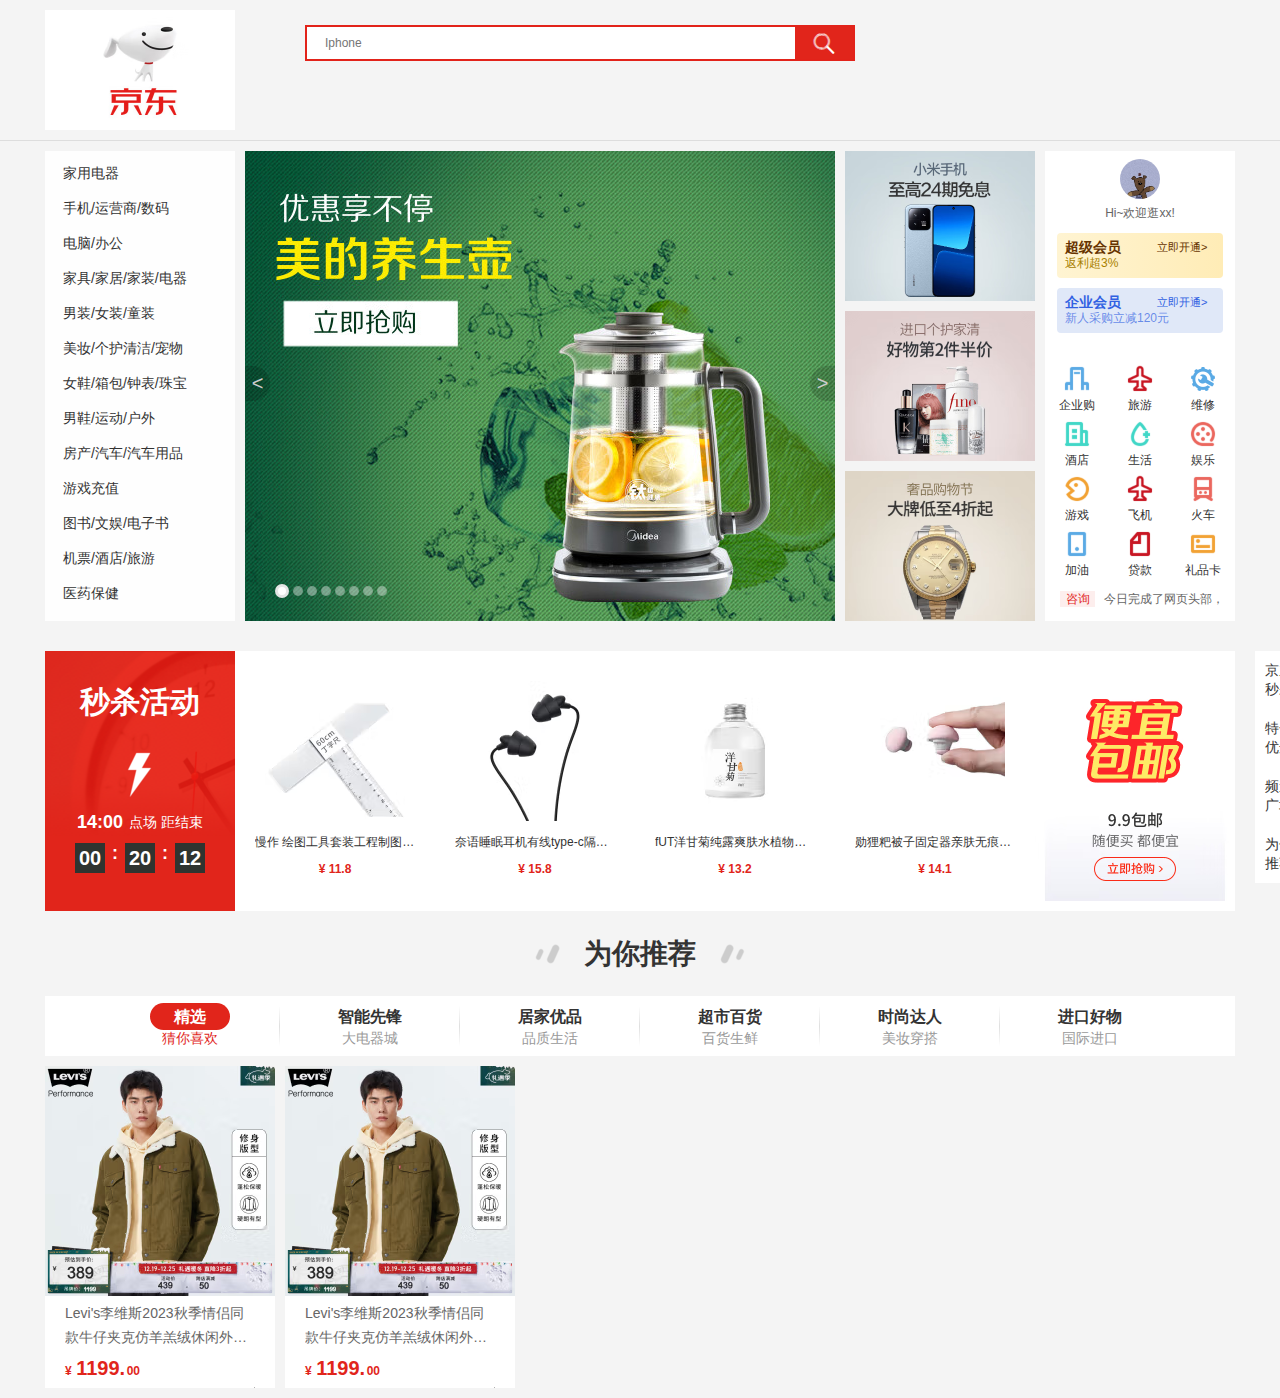
==== commit 9e7b8e59: "24night" ====
--- a/index.html
+++ b/index.html
@@ -359,7 +359,7 @@
                     <div class="seckill-item-price">
                       <span class="price">
                         <i>¥</i>
-                        <span>14.1</span>
+                        <span>14.1</span> 
                       </span>
                     </div>
                   </a>
@@ -369,9 +369,122 @@
                 </a>
               </div>
             </div>
-            <div class="youxuan item">特色优选</div>
-            <div class="guangchang item">频道广场</div>
-            <div class="tuijian item">为你推荐</div>
+            <div class="youxuan item">
+              <div class="more2">
+                <div class="floorhd">
+                  <div class="grid_c1">
+                    <h3 class="floorhd_tit">为你推荐</h3>
+                  </div>
+                </div>
+                <div class="grid_c1 feed-tab-wrap">
+                  <ul class="feed-tab">
+                    <li class="feed-tab_item">
+                      <div class="feed-tab_item-title">
+                        <span class="feed-tab_item-title-text">精选</span>
+                      </div>
+                      <div class="feed-tab_item-desc">猜你喜欢</div>
+                      <div class="gap"> </div>
+                    </li>
+                    <li class="feed-tab_item">
+                      <div class="feed-title">
+                        <span class="feed-title-text">智能先锋</span>
+                      </div>
+                      <div class="feed-title_item-text">大电器城</div>
+                      <div class="gap"> </div>
+                    </li>
+                    <li class="feed-tab_item">
+                      <div class="feed-title">
+                        <span class="feed-title-text">居家优品</span>
+                      </div>
+                      <div class="feed-title_item-text">品质生活</div>
+                      <div class="gap"> </div>
+                    </li>
+                    <li class="feed-tab_item">
+                      <div class="feed-title">
+                        <span class="feed-title-text">超市百货</span>
+                      </div>
+                      <div class="feed-title_item-text">百货生鲜</div>
+                      <div class="gap"> </div>
+                    </li>
+                    <li class="feed-tab_item">
+                      <div class="feed-title">
+                        <span class="feed-title-text">时尚达人</span>
+                      </div>
+                      <div class="feed-title_item-text">美妆穿搭</div>
+                      <div class="gap"> </div>
+                    </li>
+                    <li class="feed-tab_item">
+                      <div class="feed-title">
+                        <span class="feed-title-text">进口好物</span>
+                      </div>
+                      <div class="feed-title_item-text">国际进口</div>
+                      
+                    </li>
+                  </ul>
+                  
+                </div>
+                <div class="grid_c1">
+                  <div>
+                    <ul class="more2-list">
+                      <li class="more2-item">
+                        <span class="more2-item_gdot"></span>
+                        <a href="javascript:;" class="more2-lk">
+                          <div class="more2-img">
+                            <img src="./images/shangpin1.jpg.avif" alt="">
+                          </div>
+                          <div class="more2-info">
+                            <p class="more2-info-name">Levi's李维斯2023秋季情侣同款牛仔夹克仿羊羔绒休闲外套复古潮流保暖 绿色 M</p>
+                            <div class="more2-price">
+                              <div class="mod-price">
+                               <i style="font-style: normal;">¥</i>
+                               <span class="more2_info_price_text">1199.
+                                  <span class="more2_info_price_text-decimal">00
+
+                                  </span>
+                               </span>
+                              
+                              
+                              </div>
+                            </div>
+                          </div>
+                          
+                        </a>
+                        
+                      </li>
+                      <li class="more2-item">
+                        <span class="more2-item_gdot"></span>
+                        <a href="javascript:;" class="more2-lk">
+                          <div class="more2-img">
+                            <img src="./images/shangpin1.jpg.avif" alt="">
+                          </div>
+                          <div class="more2-info">
+                            <p class="more2-info-name">Levi's李维斯2023秋季情侣同款牛仔夹克仿羊羔绒休闲外套复古潮流保暖 绿色 M</p>
+                            <div class="more2-price">
+                              <div class="mod-price">
+                               <i style="font-style: normal;">¥</i>
+                               <span class="more2_info_price_text">1199.
+                                  <span class="more2_info_price_text-decimal">00
+
+                                  </span>
+                               </span>
+                              
+                              
+                              </div>
+                            </div>
+                          </div>
+                          
+                        </a>
+                        
+                      </li>
+                    </ul>
+                  </div>
+                </div>
+              </div>
+
+
+            </div>
+            <!-- <div class="guangchang item">频道广场</div> -->
+            <!-- <div class="tuijian item">为你推荐</div> -->
         </div>
         <div class="elevator">
             <a href="javascript:;">京东<br>秒杀</a>
--- a/css/index.css
+++ b/css/index.css
@@ -190,12 +190,7 @@
     /* background-color: beige; */
     margin-bottom: 20px;
 }
-.youxuan{
-    height: 980px;
-    width: 100%;
-    margin-bottom: 20px;
-    background-color: aqua;
-}
+
 .guangchang {
     height: 1005px;
     margin-bottom: 20px;
@@ -716,6 +711,206 @@
 .seckill_entry img{
     width: 100%;
     height: 100%;
+}
+.more2{
+    min-height: 305px;
+}
+.floorhd{
+    height: 65px;
+}
+.grid_c1{
+    margin: 0 auto;
+    width: 1190px;
+}
+.floorhd_tit{
+    position: relative;
+    width: 150px;
+    height: 45px;
+    font-size: 28px;
+    font-weight: 700;
+    text-align: center;
+    line-height: 45px;
+    padding: 0 30px;
+    margin: 0 auto 20px;
+    overflow: hidden;
+    color: #333;
+}
+.floorhd_tit::before{
+    background-image: url(./../images/gird1.png);
+    width: 25px;
+    height: 20px;
+    background-position: 0 0;
+    left: 0;
+    content: "";
+    position: absolute;
+    top: 50%;
+    margin-top: -10px;
+}
+.floorhd_tit::after{
+    background-position: -25px 0;
+    right: 0;   
+    background-image: url(./../images/grid2.png);
+    width: 25px;
+    height: 20px;
+    content: "";
+    position: absolute;
+    top: 50%;
+    margin-top: -10px;
+}
+.feed-tab-wrap{
+    background: #ffffff;
+    margin-bottom: 10px;
+}
+.feed-tab{
+    margin: 0 auto;
+    height: 60px;
+    width: 1080px;
+
+}
+.feed-tab_item{
+    position: relative;
+    float: left;
+    width: 180px;
+    height: 60px;
+    text-align: center;
+    cursor: pointer;
+}
+.feed-tab_item-title{
+    color: #333;
+    margin-top: 7px;
+    font-size: 16px;
+    font-weight: 700;
+    line-height: 27px;
+    height: 27px;
+}
+.feed-tab_item-title-text{
+    background: #e1251b;
+    color: #fff;
+    width: 70px;
+    height: 27px;
+    display: inline-block;
+    border-radius: 50px;
+    padding: 0 5px;
+
+}
+.feed-tab_item-desc{
+    color: #e1251b;
+    font-size: 14px;
+}
+.gap{
+    position: absolute;
+    right: 0;
+    top: 0;
+    height: 40px;
+    margin: 10px 0;
+    width: 1px;
+    background: linear-gradient(180deg,white,#dfdfdf 51%,white);
+}
+.feed-title{
+    color: #333;
+    margin-top: 7px;
+    font-size: 16px;
+    font-weight: 700;
+    line-height: 27px;
+    height: 27px;
+}
+.feed-title_item-text{
+    color: #999;
+    font-size: 14px;
+}
+.more2-list{
+    margin: 0 -5px;
+}
+.more2-item{
+    position: relative;
+    display: inline-block;
+    float: left;
+    width: 230px;
+    height: 322px;
+    margin: 0 5px 10px;
+    background: #fff;
+    overflow: hidden;
+}
+.more2-item_gdot{
+    position: absolute;
+    bottom: 0;
+    right: 20px;
+    display: inline-block;
+    width: 1px;
+    height: 1px;
+    background-color: #b1b1b1;
+}
+.more2-lk{
+    display: inline-block;
+    width: 100%;
+    height: 100%;
+}
+.more2-img{
+    width: 230px;
+    height: 230px;
+    margin: 0 auto 5px;
+}
+.more2-info{
+    clear: both;
+    line-height: 24px;
+    padding: 0 20px;
+    height: 65px;
+}
+.more2-info-name{
+    height: 48px;
+    font-size: 14px;
+    line-height: 24px;
+    text-align: left;
+    color: #666;
+    -webkit-transition: color .2s ease;
+    transition: color .2s ease;
+    word-break: break-all;
+    overflow: hidden;
+    text-overflow: ellipsis;
+    display: -webkit-box;
+    -webkit-line-clamp: 2;
+    -webkit-box-orient: vertical;
+}
+.more2-price{
+    margin-top: 10px;
+}
+.mod-price{
+    display: inline-block;
+    float: left;
+    width: 75px;
+    text-align: left;
+    font-size: 16px;
+    line-height: 18px;
+    height: 18px;
+    color: #e1251b;
+ 
+}
+.more2_info_price_text {
+    font-size: 20px;
+    font-weight: 700;
+    font-family: arial,sans-serif;
+}
+
+.mod-price i{
+    vertical-align: middle;
+    font-size: 12px;
+    font-weight: 700;
+    font-family: MicrosoftYahei-regular,Arial,Helvetica,sans-serif;
+}
+
+.more2_info_price_text-decimal {
+    font-size: 12px;
+    float: right;
+    padding-top: 3px;
+}
+
+
+/* .youxuan{
+    height: 980px;
+    width: 100%;
+    margin-bottom: 20px;
+    background-color: aqua;
+} */
 
 /* body{
 
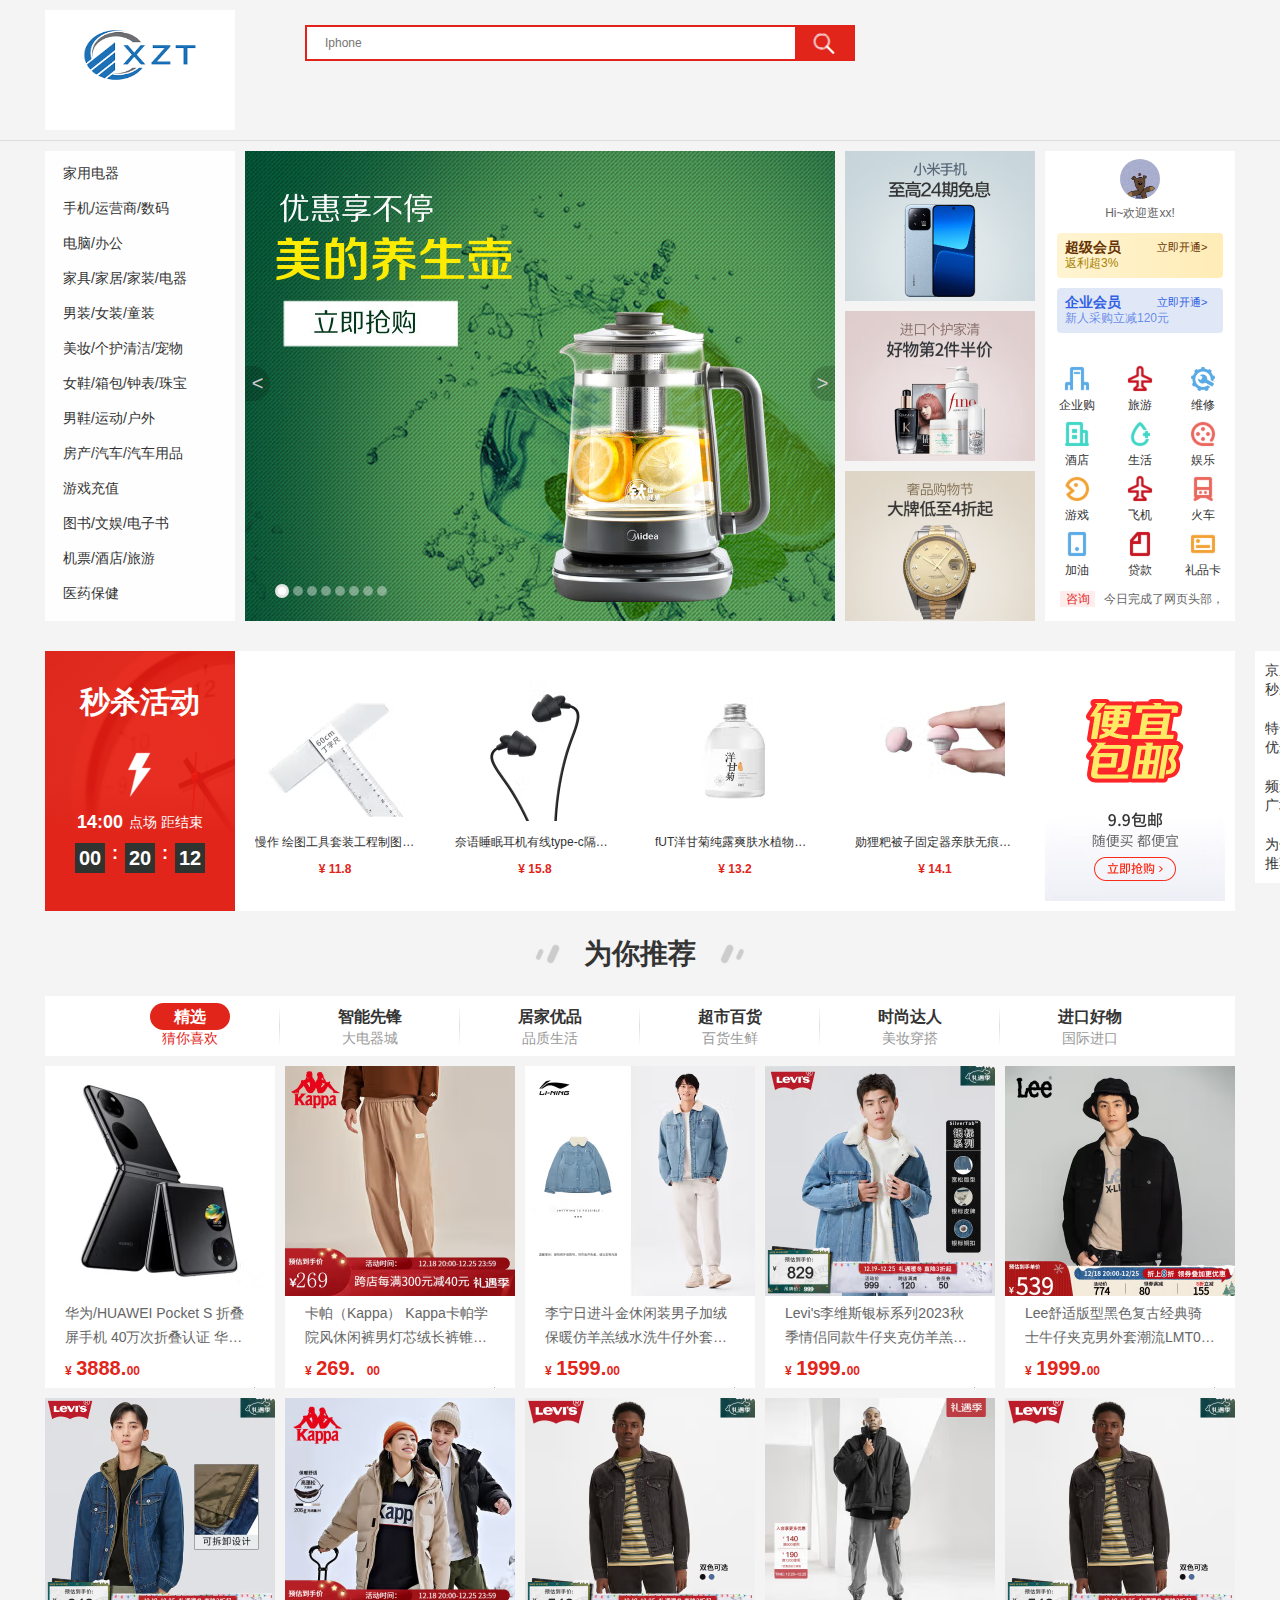
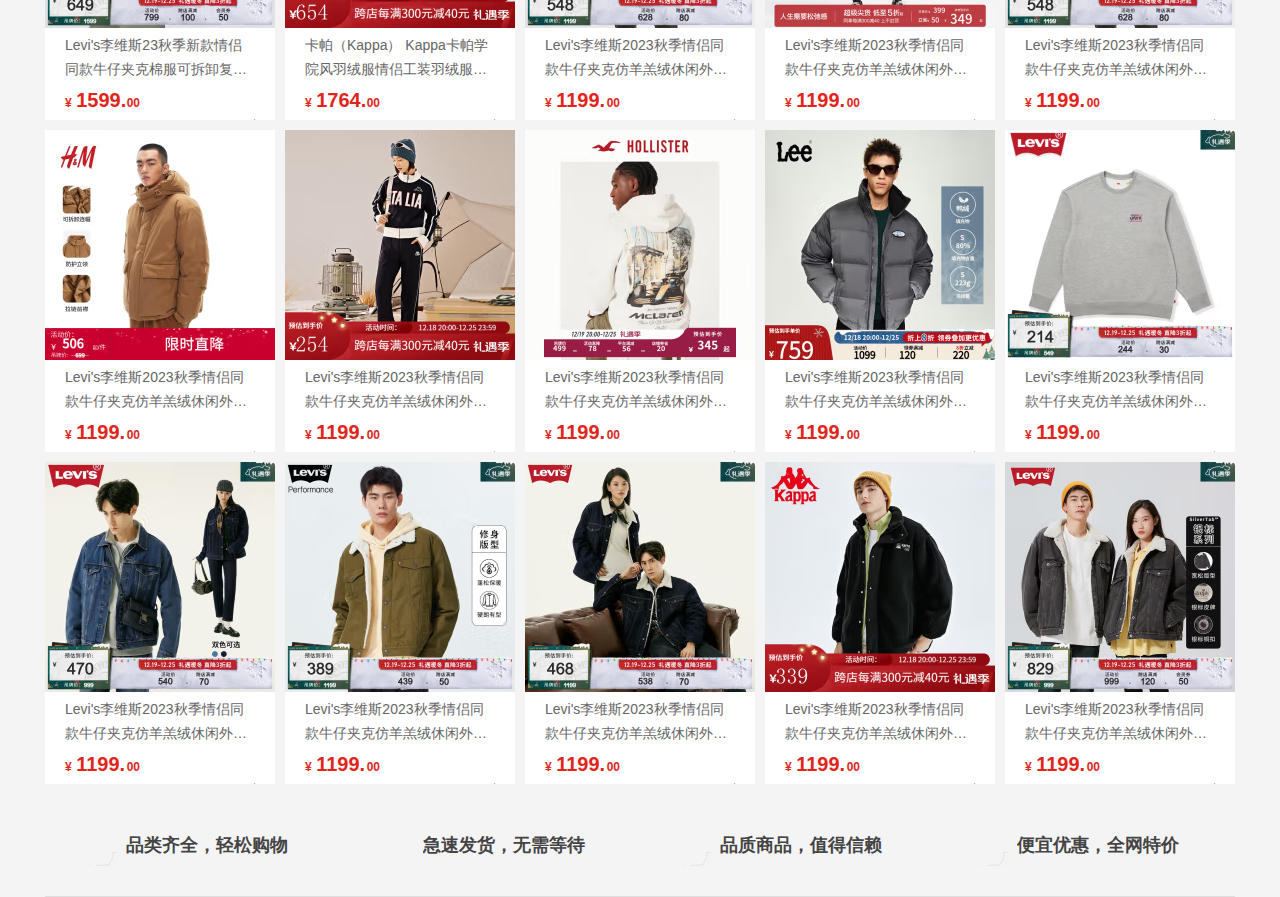
==== commit 40c60911: "now" ====
--- a/index.html
+++ b/index.html
@@ -16,7 +16,7 @@
     <div class="header">
         <div class="wrap header-box">
             <div class="logo">
-              <img src="./images/d0e4fdc2f126cbf5.png" alt="">
+              <img src="./images/logo.png" alt="">
             </div>
             <div class="search">
                 <div class="search-m">
@@ -425,7 +425,407 @@
                 </div>
                 <div class="grid_c1">
                   <div>
-                    <ul class="more2-list">
+                    <ul class="more2-list clearfix" >
+                      <li class="more2-item">
+                        <span class="more2-item_gdot"></span>
+                        <a href="detail.html" class="more2-lk">
+                          <div class="more2-img">
+                            <img src="./images/huawei.jpg.avif" alt="">
+                          </div>
+                          <div class="more2-info">
+                            <p class="more2-info-name">华为/HUAWEI Pocket S 折叠屏手机 40万次折叠认证 华为小折叠 曜石黑 128GB</p>
+                            <div class="more2-price">
+                              <div class="mod-price">
+                               <i style="font-style: normal;">¥</i>
+                               <span class="more2_info_price_text">3888.
+                                  <span class="more2_info_price_text-decimal">00
+
+                                  </span>
+                               </span>
+                              
+                              
+                              </div>
+                            </div>
+                          </div>
+                          
+                        </a>
+                        
+                      </li>
+                      <li class="more2-item">
+                        <span class="more2-item_gdot"></span>
+                        <a href="javascript:;" class="more2-lk">
+                          <div class="more2-img">
+                            <img src="./images/pic1.jpg.avif" alt="">
+                          </div>
+                          <div class="more2-info">
+                            <p class="more2-info-name">卡帕（Kappa） Kappa卡帕学院风休闲裤男灯芯绒长裤锥形运动裤小脚卫裤 灰卡其-602 XL</p>
+                            <div class="more2-price">
+                              <div class="mod-price">
+                               <i style="font-style: normal;">¥</i>
+                               <span class="more2_info_price_text">269.
+                                  <span class="more2_info_price_text-decimal">00
+
+                                  </span>
+                               </span>
+                              
+                              
+                              </div>
+                            </div>
+                          </div>
+                          
+                        </a>
+                        
+                      </li>
+                      <li class="more2-item">
+                        <span class="more2-item_gdot"></span>
+                        <a href="javascript:;" class="more2-lk">
+                          <div class="more2-img">
+                            <img src="./images/pic2.jpg.avif" alt="">
+                          </div>
+                          <div class="more2-info">
+                            <p class="more2-info-name">李宁日进斗金休闲装男子加绒保暖仿羊羔绒水洗牛仔外套AJDT003 水洗蓝(003) XL/180</p>
+                            <div class="more2-price">
+                              <div class="mod-price">
+                               <i style="font-style: normal;">¥</i>
+                               <span class="more2_info_price_text">1599.
+                                  <span class="more2_info_price_text-decimal">00
+
+                                  </span>
+                               </span>
+                              
+                              
+                              </div>
+                            </div>
+                          </div>
+                          
+                        </a>
+                        
+                      </li>
+                      <li class="more2-item">
+                        <span class="more2-item_gdot"></span>
+                        <a href="javascript:;" class="more2-lk">
+                          <div class="more2-img">
+                            <img src="./images/pic3.jpg.avif" alt="">
+                          </div>
+                          <div class="more2-info">
+                            <p class="more2-info-name">Levi's李维斯银标系列2023秋季情侣同款牛仔夹克仿羊羔绒休闲外套潮流 蓝色 M</p>
+                            <div class="more2-price">
+                              <div class="mod-price">
+                               <i style="font-style: normal;">¥</i>
+                               <span class="more2_info_price_text">1999.
+                                  <span class="more2_info_price_text-decimal">00
+
+                                  </span>
+                               </span>
+                              
+                              
+                              </div>
+                            </div>
+                          </div>
+                          
+                        </a>
+                        
+                      </li>
+                      <li class="more2-item">
+                        <span class="more2-item_gdot"></span>
+                        <a href="javascript:;" class="more2-lk">
+                          <div class="more2-img">
+                            <img src="./images/pic4.jpg.avif" alt="">
+                          </div>
+                          <div class="more2-info">
+                            <p class="more2-info-name">Lee舒适版型黑色复古经典骑士牛仔夹克男外套潮流LMT004005100 黑色 L</p>
+                            <div class="more2-price">
+                              <div class="mod-price">
+                               <i style="font-style: normal;">¥</i>
+                               <span class="more2_info_price_text">1999.
+                                  <span class="more2_info_price_text-decimal">00
+
+                                  </span>
+                               </span>
+                              
+                              
+                              </div>
+                            </div>
+                          </div>
+                          
+                        </a>
+                        
+                      </li>
+                      <li class="more2-item">
+                        <span class="more2-item_gdot"></span>
+                        <a href="javascript:;" class="more2-lk">
+                          <div class="more2-img">
+                            <img src="./images/pic5.jpg.avif" alt="">
+                          </div>
+                          <div class="more2-info">
+                            <p class="more2-info-name">Levi's李维斯23秋季新款情侣同款牛仔夹克棉服可拆卸复古休闲百搭保暖 蓝色 M</p>
+                            <div class="more2-price">
+                              <div class="mod-price">
+                               <i style="font-style: normal;">¥</i>
+                               <span class="more2_info_price_text">1599.
+                                  <span class="more2_info_price_text-decimal">00
+
+                                  </span>
+                               </span>
+                              
+                              
+                              </div>
+                            </div>
+                          </div>
+                          
+                        </a>
+                        
+                      </li>
+                      <li class="more2-item">
+                        <span class="more2-item_gdot"></span>
+                        <a href="javascript:;" class="more2-lk">
+                          <div class="more2-img">
+                            <img src="./images/pic6.jpg.avif" alt="">
+                          </div>
+                          <div class="more2-info">
+                            <p class="more2-info-name">卡帕（Kappa） Kappa卡帕学院风羽绒服情侣工装羽绒服连帽面包服防寒服 黑色-990 S</p>
+                            <div class="more2-price">
+                              <div class="mod-price">
+                               <i style="font-style: normal;">¥</i>
+                               <span class="more2_info_price_text">1764.
+                                  <span class="more2_info_price_text-decimal">00
+
+                                  </span>
+                               </span>
+                              
+                              
+                              </div>
+                            </div>
+                          </div>
+                          
+                        </a>
+                        
+                      </li>
+                      <li class="more2-item">
+                        <span class="more2-item_gdot"></span>
+                        <a href="javascript:;" class="more2-lk">
+                          <div class="more2-img">
+                            <img src="./images/pic7.jpg.avif" alt="">
+                          </div>
+                          <div class="more2-info">
+                            <p class="more2-info-name">Levi's李维斯2023秋季情侣同款牛仔夹克仿羊羔绒休闲外套复古潮流保暖 绿色 M</p>
+                            <div class="more2-price">
+                              <div class="mod-price">
+                               <i style="font-style: normal;">¥</i>
+                               <span class="more2_info_price_text">1199.
+                                  <span class="more2_info_price_text-decimal">00
+
+                                  </span>
+                               </span>
+                              
+                              
+                              </div>
+                            </div>
+                          </div>
+                          
+                        </a>
+                        
+                      </li>
+                      <li class="more2-item">
+                        <span class="more2-item_gdot"></span>
+                        <a href="javascript:;" class="more2-lk">
+                          <div class="more2-img">
+                            <img src="./images/pic8.jpg.avif" alt="">
+                          </div>
+                          <div class="more2-info">
+                            <p class="more2-info-name">Levi's李维斯2023秋季情侣同款牛仔夹克仿羊羔绒休闲外套复古潮流保暖 绿色 M</p>
+                            <div class="more2-price">
+                              <div class="mod-price">
+                               <i style="font-style: normal;">¥</i>
+                               <span class="more2_info_price_text">1199.
+                                  <span class="more2_info_price_text-decimal">00
+
+                                  </span>
+                               </span>
+                              
+                              
+                              </div>
+                            </div>
+                          </div>
+                          
+                        </a>
+                        
+                      </li>
+                      <li class="more2-item">
+                        <span class="more2-item_gdot"></span>
+                        <a href="javascript:;" class="more2-lk">
+                          <div class="more2-img">
+                            <img src="./images/pic9.jpg.avif" alt="">
+                          </div>
+                          <div class="more2-info">
+                            <p class="more2-info-name">Levi's李维斯2023秋季情侣同款牛仔夹克仿羊羔绒休闲外套复古潮流保暖 绿色 M</p>
+                            <div class="more2-price">
+                              <div class="mod-price">
+                               <i style="font-style: normal;">¥</i>
+                               <span class="more2_info_price_text">1199.
+                                  <span class="more2_info_price_text-decimal">00
+
+                                  </span>
+                               </span>
+                              
+                              
+                              </div>
+                            </div>
+                          </div>
+                          
+                        </a>
+                        
+                      </li>
+                      <li class="more2-item">
+                        <span class="more2-item_gdot"></span>
+                        <a href="javascript:;" class="more2-lk">
+                          <div class="more2-img">
+                            <img src="./images/pic10.jpg.avif" alt="">
+                          </div>
+                          <div class="more2-info">
+                            <p class="more2-info-name">Levi's李维斯2023秋季情侣同款牛仔夹克仿羊羔绒休闲外套复古潮流保暖 绿色 M</p>
+                            <div class="more2-price">
+                              <div class="mod-price">
+                               <i style="font-style: normal;">¥</i>
+                               <span class="more2_info_price_text">1199.
+                                  <span class="more2_info_price_text-decimal">00
+
+                                  </span>
+                               </span>
+                              
+                              
+                              </div>
+                            </div>
+                          </div>
+                          
+                        </a>
+                        
+                      </li>
+                      <li class="more2-item">
+                        <span class="more2-item_gdot"></span>
+                        <a href="javascript:;" class="more2-lk">
+                          <div class="more2-img">
+                            <img src="./images/pic11.jpg.avif" alt="">
+                          </div>
+                          <div class="more2-info">
+                            <p class="more2-info-name">Levi's李维斯2023秋季情侣同款牛仔夹克仿羊羔绒休闲外套复古潮流保暖 绿色 M</p>
+                            <div class="more2-price">
+                              <div class="mod-price">
+                               <i style="font-style: normal;">¥</i>
+                               <span class="more2_info_price_text">1199.
+                                  <span class="more2_info_price_text-decimal">00
+
+                                  </span>
+                               </span>
+                              
+                              
+                              </div>
+                            </div>
+                          </div>
+                          
+                        </a>
+                        
+                      </li>
+                      <li class="more2-item">
+                        <span class="more2-item_gdot"></span>
+                        <a href="javascript:;" class="more2-lk">
+                          <div class="more2-img">
+                            <img src="./images/pic12.jpg.avif" alt="">
+                          </div>
+                          <div class="more2-info">
+                            <p class="more2-info-name">Levi's李维斯2023秋季情侣同款牛仔夹克仿羊羔绒休闲外套复古潮流保暖 绿色 M</p>
+                            <div class="more2-price">
+                              <div class="mod-price">
+                               <i style="font-style: normal;">¥</i>
+                               <span class="more2_info_price_text">1199.
+                                  <span class="more2_info_price_text-decimal">00
+
+                                  </span>
+                               </span>
+                              
+                              
+                              </div>
+                            </div>
+                          </div>
+                          
+                        </a>
+                        
+                      </li>
+                      <li class="more2-item">
+                        <span class="more2-item_gdot"></span>
+                        <a href="javascript:;" class="more2-lk">
+                          <div class="more2-img">
+                            <img src="./images/pic13.jpg.avif" alt="">
+                          </div>
+                          <div class="more2-info">
+                            <p class="more2-info-name">Levi's李维斯2023秋季情侣同款牛仔夹克仿羊羔绒休闲外套复古潮流保暖 绿色 M</p>
+                            <div class="more2-price">
+                              <div class="mod-price">
+                               <i style="font-style: normal;">¥</i>
+                               <span class="more2_info_price_text">1199.
+                                  <span class="more2_info_price_text-decimal">00
+
+                                  </span>
+                               </span>
+                              
+                              
+                              </div>
+                            </div>
+                          </div>
+                          
+                        </a>
+                        
+                      </li>
+                      <li class="more2-item">
+                        <span class="more2-item_gdot"></span>
+                        <a href="javascript:;" class="more2-lk">
+                          <div class="more2-img">
+                            <img src="./images/pic14.jpg.avif" alt="">
+                          </div>
+                          <div class="more2-info">
+                            <p class="more2-info-name">Levi's李维斯2023秋季情侣同款牛仔夹克仿羊羔绒休闲外套复古潮流保暖 绿色 M</p>
+                            <div class="more2-price">
+                              <div class="mod-price">
+                               <i style="font-style: normal;">¥</i>
+                               <span class="more2_info_price_text">1199.
+                                  <span class="more2_info_price_text-decimal">00
+
+                                  </span>
+                               </span>
+                              
+                              
+                              </div>
+                            </div>
+                          </div>
+                          
+                        </a>
+                        
+                      </li>
+                      <li class="more2-item">
+                        <span class="more2-item_gdot"></span>
+                        <a href="javascript:;" class="more2-lk">
+                          <div class="more2-img">
+                            <img src="./images/pic15.jpg.avif" alt="">
+                          </div>
+                          <div class="more2-info">
+                            <p class="more2-info-name">Levi's李维斯2023秋季情侣同款牛仔夹克仿羊羔绒休闲外套复古潮流保暖 绿色 M</p>
+                            <div class="more2-price">
+                              <div class="mod-price">
+                               <i style="font-style: normal;">¥</i>
+                               <span class="more2_info_price_text">1199.
+                                  <span class="more2_info_price_text-decimal">00
+
+                                  </span>
+                               </span>
+                              
+                              
+                              </div>
+                            </div>
+                          </div>
+                          
+                        </a>
+                        
+                      </li>
                       <li class="more2-item">
                         <span class="more2-item_gdot"></span>
                         <a href="javascript:;" class="more2-lk">
@@ -455,37 +855,121 @@
                         <span class="more2-item_gdot"></span>
                         <a href="javascript:;" class="more2-lk">
                           <div class="more2-img">
-                            <img src="./images/shangpin1.jpg.avif" alt="">
-                          </div>
-                          <div class="more2-info">
-                            <p class="more2-info-name">Levi's李维斯2023秋季情侣同款牛仔夹克仿羊羔绒休闲外套复古潮流保暖 绿色 M</p>
-                            <div class="more2-price">
-                              <div class="mod-price">
-                               <i style="font-style: normal;">¥</i>
-                               <span class="more2_info_price_text">1199.
-                                  <span class="more2_info_price_text-decimal">00
-
-                                  </span>
-                               </span>
-                              
-                              
-                              </div>
-                            </div>
-                          </div>
-                          
-                        </a>
-                        
+                            <img src="./images/pic17.jpg.avif" alt="">
+                          </div>
+                          <div class="more2-info">
+                            <p class="more2-info-name">Levi's李维斯2023秋季情侣同款牛仔夹克仿羊羔绒休闲外套复古潮流保暖 绿色 M</p>
+                            <div class="more2-price">
+                              <div class="mod-price">
+                               <i style="font-style: normal;">¥</i>
+                               <span class="more2_info_price_text">1199.
+                                  <span class="more2_info_price_text-decimal">00
+
+                                  </span>
+                               </span>
+                              
+                              
+                              </div>
+                            </div>
+                          </div>
+                          
+                        </a>
+                        
+                      </li>
+                      <li class="more2-item">
+                        <span class="more2-item_gdot"></span>
+                        <a href="javascript:;" class="more2-lk">
+                          <div class="more2-img">
+                            <img src="./images/pic18.jpg.avif" alt="">
+                          </div>
+                          <div class="more2-info">
+                            <p class="more2-info-name">Levi's李维斯2023秋季情侣同款牛仔夹克仿羊羔绒休闲外套复古潮流保暖 绿色 M</p>
+                            <div class="more2-price">
+                              <div class="mod-price">
+                               <i style="font-style: normal;">¥</i>
+                               <span class="more2_info_price_text">1199.
+                                  <span class="more2_info_price_text-decimal">00
+
+                                  </span>
+                               </span>
+                              
+                              
+                              </div>
+                            </div>
+                          </div>
+                          
+                        </a>
+                        
+                      </li>
+                      <li class="more2-item">
+                        <span class="more2-item_gdot"></span>
+                        <a href="javascript:;" class="more2-lk">
+                          <div class="more2-img">
+                            <img src="./images/pic19.jpg.avif" alt="">
+                          </div>
+                          <div class="more2-info">
+                            <p class="more2-info-name">Levi's李维斯2023秋季情侣同款牛仔夹克仿羊羔绒休闲外套复古潮流保暖 绿色 M</p>
+                            <div class="more2-price">
+                              <div class="mod-price">
+                               <i style="font-style: normal;">¥</i>
+                               <span class="more2_info_price_text">1199.
+                                  <span class="more2_info_price_text-decimal">00
+
+                                  </span>
+                               </span>
+                              
+                              
+                              </div>
+                            </div>
+                          </div>
+                          
+                        </a>
+                        
+                      </li>
+                    </ul>
+                    
+                  </div>
+             
+                </div>
+              </div>
+              
+
+                
+            </div>
+            <div class="footer">
+                <div class="mod-service">
+                  <div class="grid_c1 mod-service-inner">
+                    <ul class="service-list">
+                      <li class="mod-service-item">
+                        <div class="mod-service-unit">
+                         <h5 class="duo duo-tit">多</h5>
+                         <p class="mod-service-txt">品类齐全，轻松购物</p>
+                        </div>
+                      </li>
+                      <li class="mod-service-item">
+                        <div class="mod-service-unit">
+                         <h5 class="kuai duo-tit">快</h5>
+                         <p class="mod-service-txt">急速发货，无需等待</p>
+                        </div>
+                      </li>
+                      <li class="mod-service-item">
+                        <div class="mod-service-unit">
+                         <h5 class="duo duo-tit">好</h5>
+                         <p class="mod-service-txt">品质商品，值得信赖</p>
+                        </div>
+                      </li>
+                      <li class="mod-service-item">
+                        <div class="mod-service-unit">
+                         <h5 class="duo duo-tit">省</h5>
+                         <p class="mod-service-txt">便宜优惠，全网特价</p>
+                        </div>
                       </li>
                     </ul>
                   </div>
                 </div>
               </div>
-
-
-            </div>
-            <!-- <div class="guangchang item">频道广场</div> -->
-            <!-- <div class="tuijian item">为你推荐</div> -->
-        </div>
+        
+        
         <div class="elevator">
             <a href="javascript:;">京东<br>秒杀</a>
             <a href="javascript:;">特色<br>优选</a>
@@ -496,6 +980,7 @@
 
     </div>
 
+
     <script src="js/index.js">
 
 
--- a/css/index.css
+++ b/css/index.css
@@ -903,7 +903,70 @@
     float: right;
     padding-top: 3px;
 }
-
+.mod-service{
+    padding: 30px 0;
+    border-bottom: 1px solid #dedede;
+}
+.mod-service-inner{
+    
+}
+.service-list{
+    overflow: hidden;
+    height: 42px
+}
+.mod-service-item{
+    float: left;
+    width: 297px;
+}
+.mod-service-unit{
+    position: relative;
+    margin: 0 auto;
+    padding-left: 45px;
+    width: 180px;
+}
+.duo{
+    background-repeat: no-repeat;
+    background-position: 0 -192px;
+    background: url(../images/cc1d8d291ea917c0.png);
+    
+
+
+}
+.kuai{
+    background-repeat: no-repeat;
+    background-position: -41px -192px;
+
+   
+    
+}
+.duo-tit{
+    overflow: hidden;
+    position: absolute;
+    left: 0;
+    top: 0;
+    width: 36px;
+    height: 42px;
+    text-indent: -999px;
+}
+.mod-service-txt{
+    overflow: hidden;
+    width: 100%;
+    height: 42px;
+    line-height: 42px;
+    font-size: 18px;
+    font-weight: 700;
+    text-overflow: ellipsis;
+    white-space: nowrap;
+    color: #444;
+}
+
+.clearfix::after{
+    visibility: hidden;
+    clear: both;
+    display: block;
+    content: ".";
+    height: 0;
+}
 
 /* .youxuan{
     height: 980px;
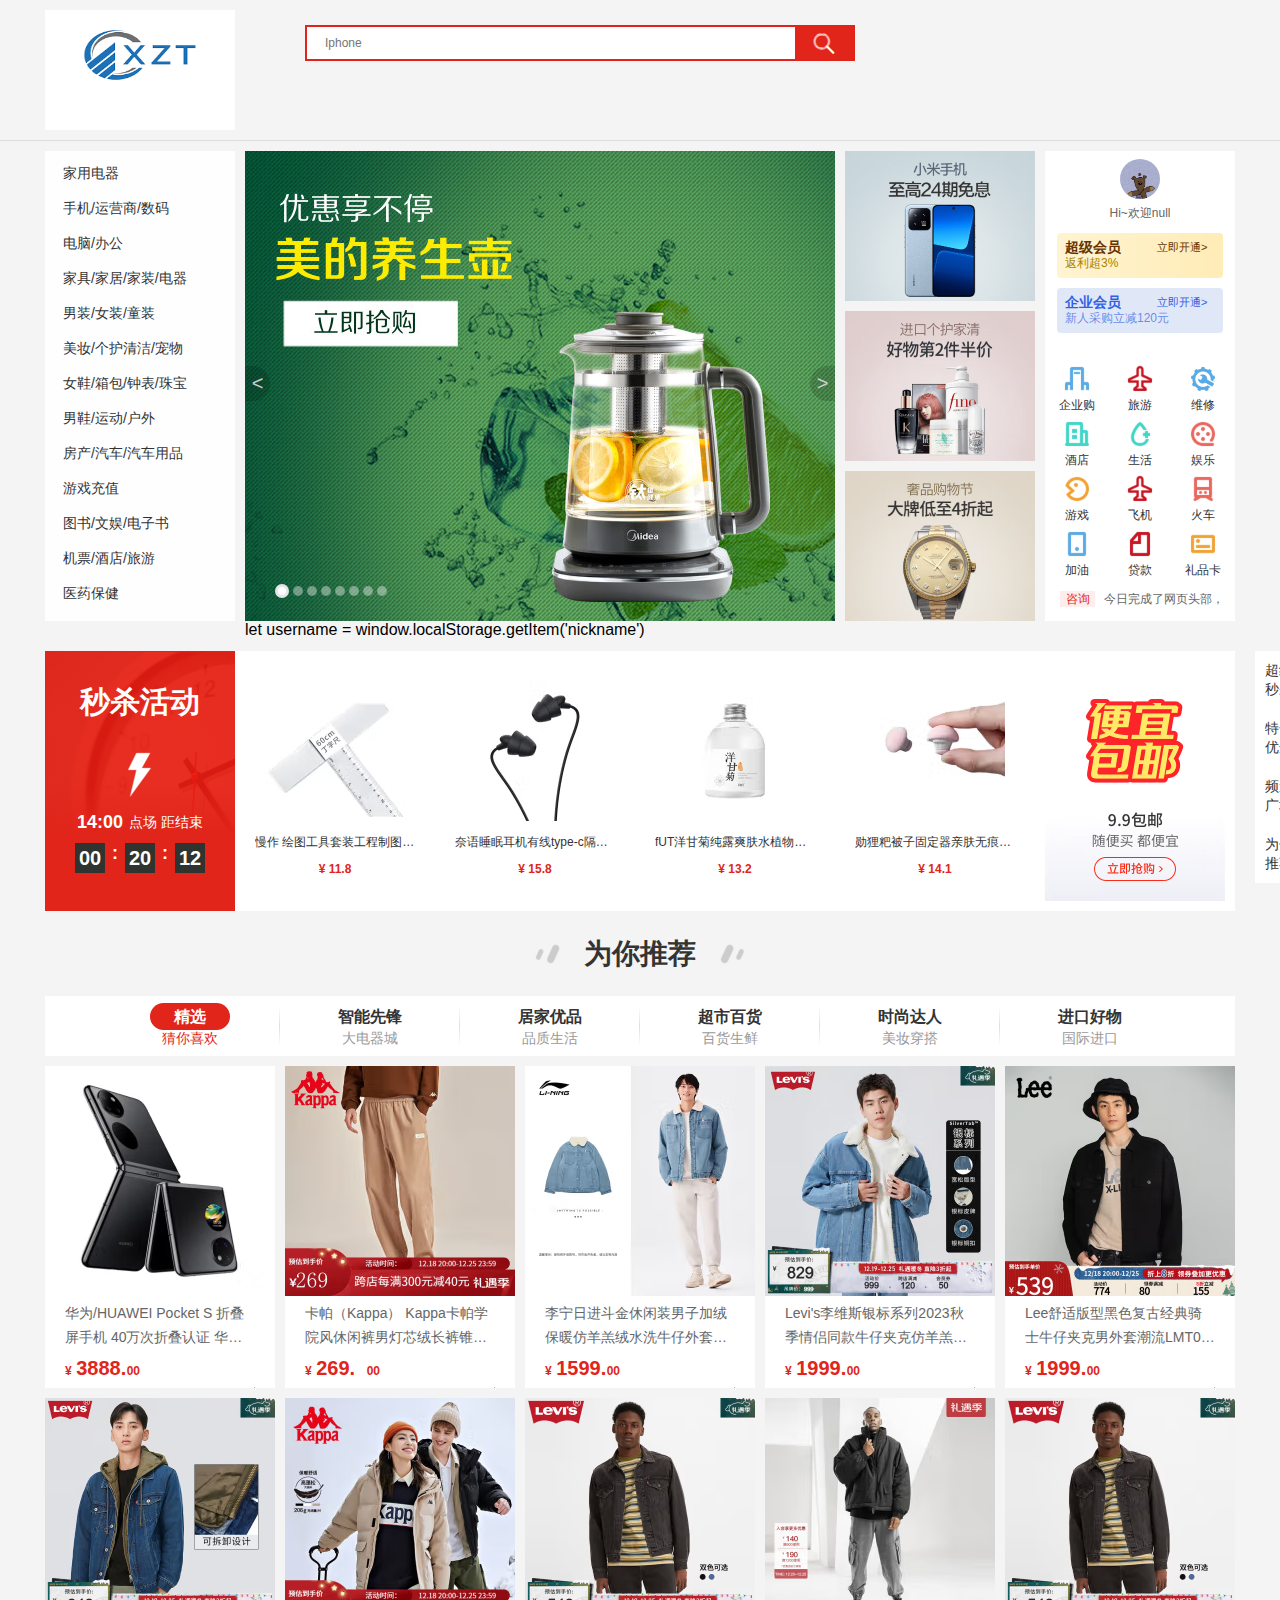
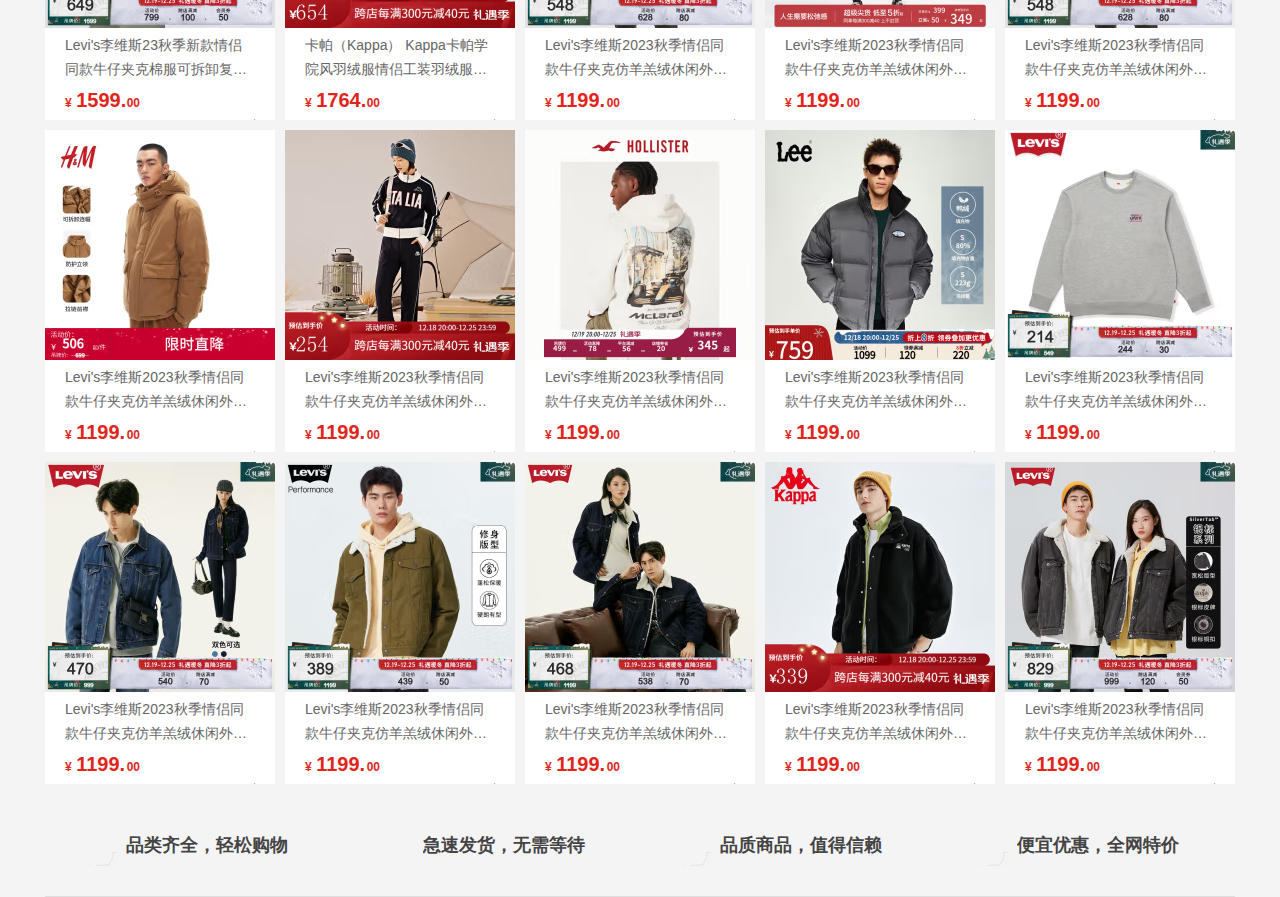
==== commit e3205ab7: "finally" ====
--- a/index.html
+++ b/index.html
@@ -131,7 +131,7 @@
                         <img src="./images/biao.png.avif" alt=""  class="recommend-img3">
 
                     </a>
-                </div>
+                </div>let username = window.localStorage.getItem('nickname')
             </div>
 
             <div class="func-right">
@@ -141,7 +141,7 @@
                     </a>
                     <div class="user-show">
                         <p class="welcome">
-                            <a href="javascript:;">Hi~欢迎逛xx!</a>
+                            <a href="javascript:;" class="nickname">Hi~欢迎逛xx!</a>
                         </p>
                     </div>
                     <div class="user-vip">
@@ -428,7 +428,7 @@
                     <ul class="more2-list clearfix" >
                       <li class="more2-item">
                         <span class="more2-item_gdot"></span>
-                        <a href="detail.html" class="more2-lk">
+                        <a href="easy.html" class="more2-lk">
                           <div class="more2-img">
                             <img src="./images/huawei.jpg.avif" alt="">
                           </div>
@@ -971,7 +971,7 @@
         
         
         <div class="elevator">
-            <a href="javascript:;">京东<br>秒杀</a>
+            <a href="javascript:;">超级<br>秒杀</a>
             <a href="javascript:;">特色<br>优选</a>
             <a href="javascript:;">频道<br>广场</a>
             <a href="javascript:;">为你<br>推荐</a>
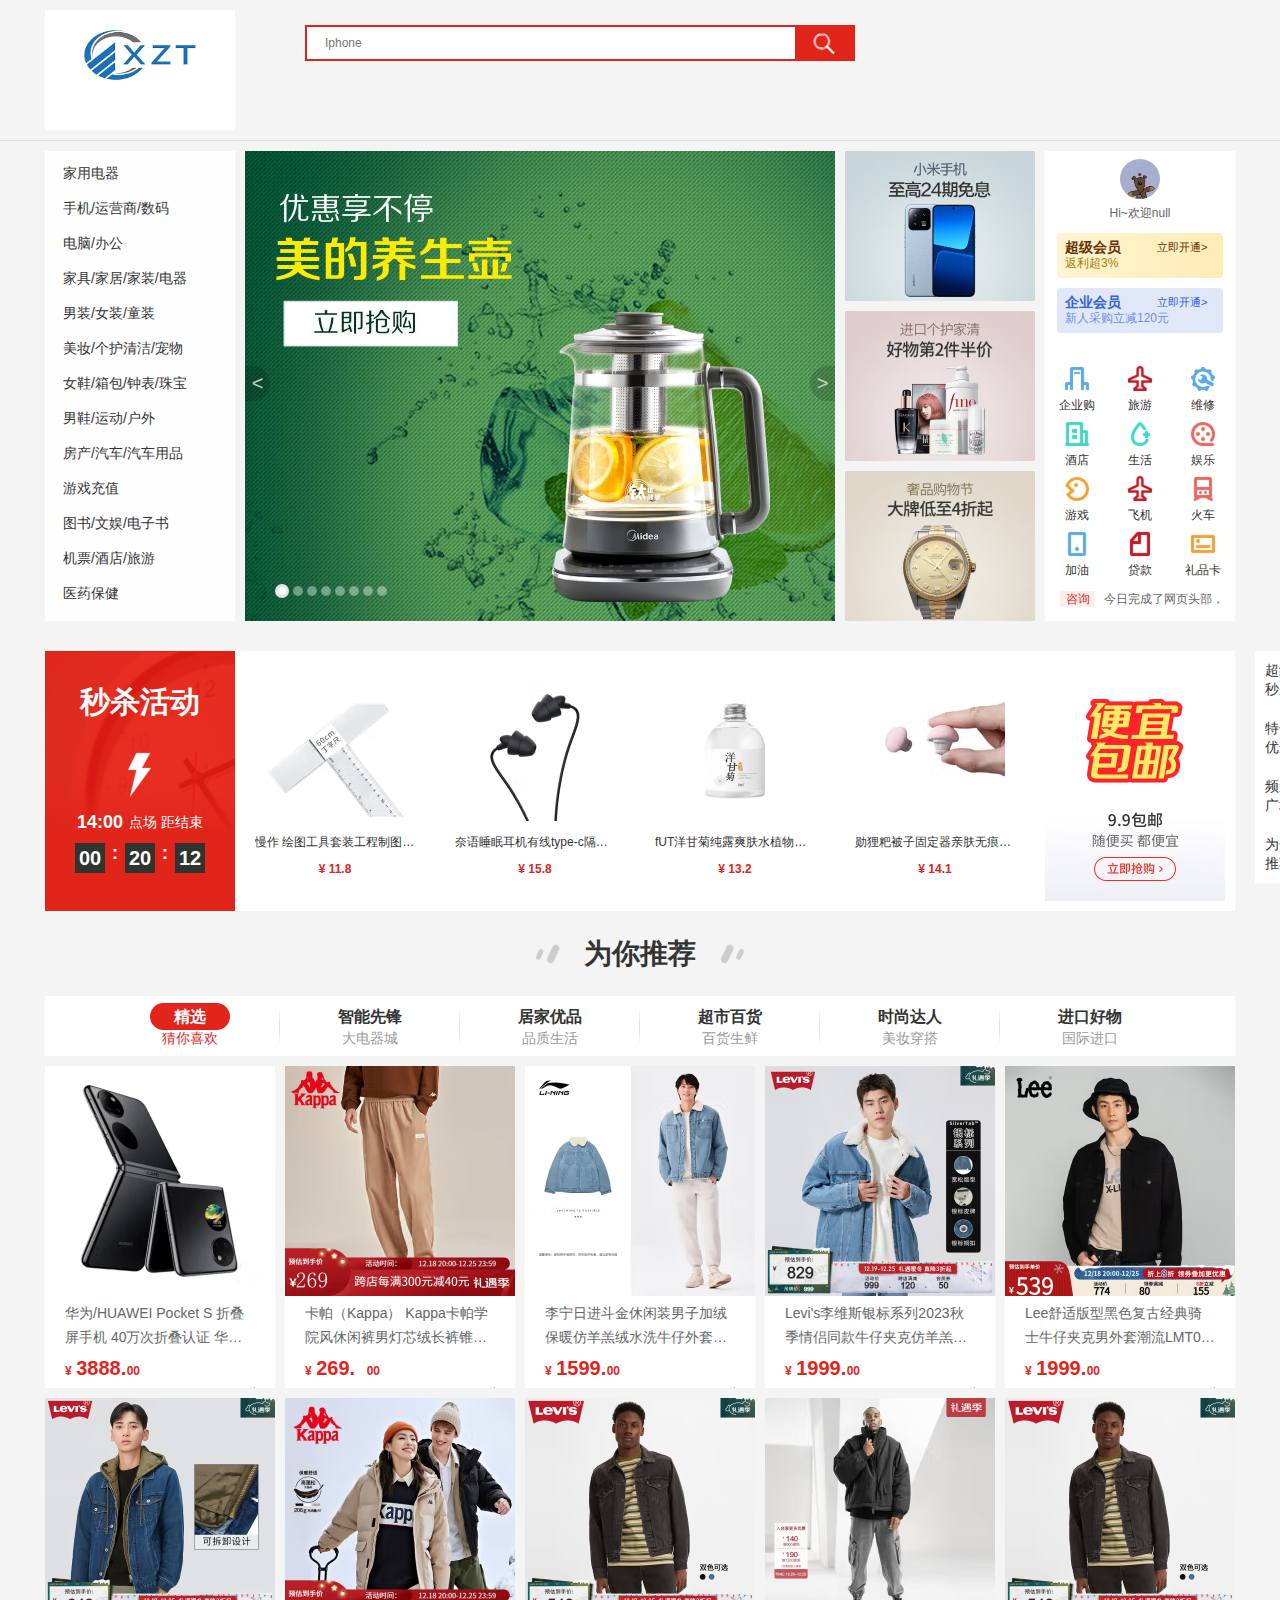
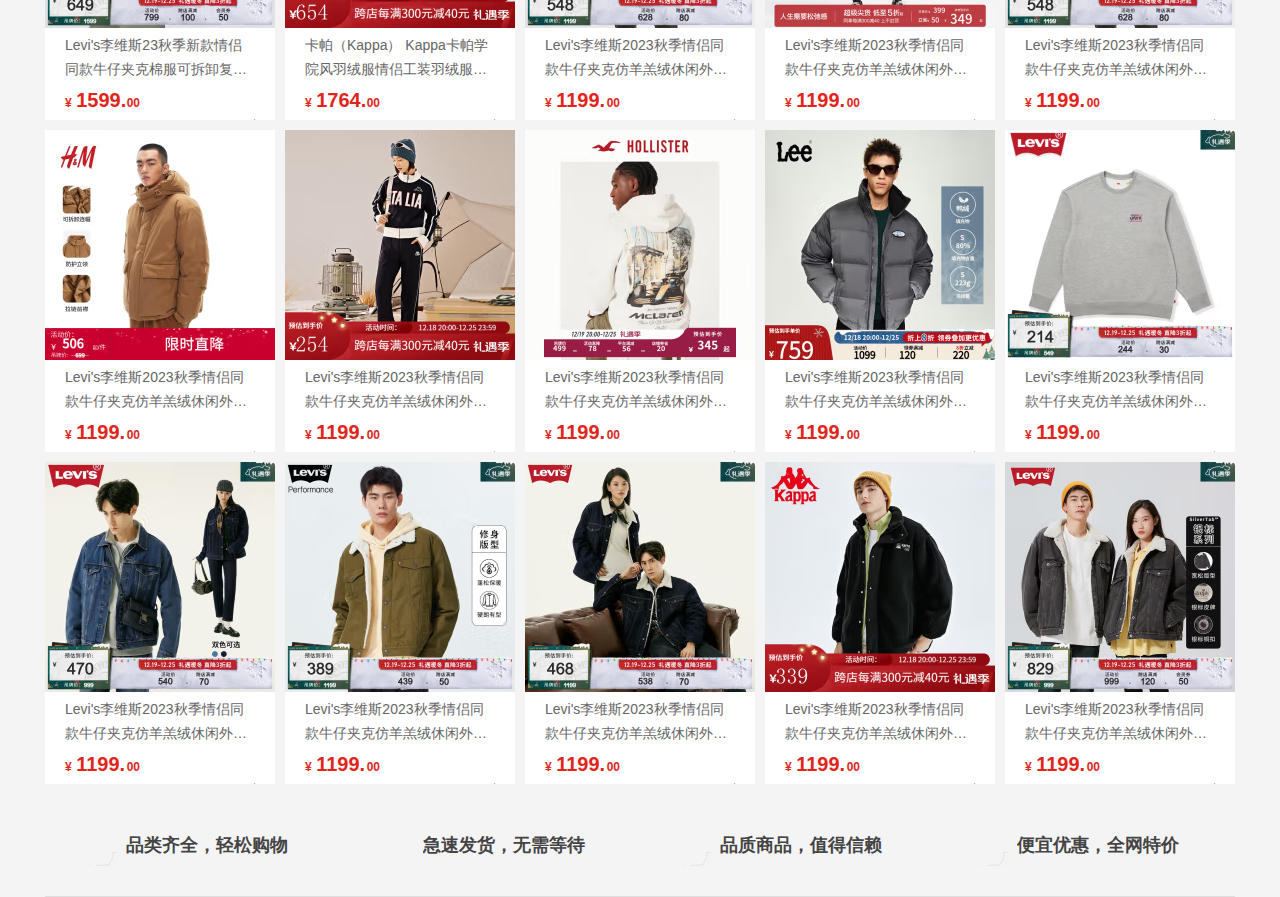
==== commit 0587527d: "finally modify" ====
--- a/index.html
+++ b/index.html
@@ -131,7 +131,7 @@
                         <img src="./images/biao.png.avif" alt=""  class="recommend-img3">
 
                     </a>
-                </div>let username = window.localStorage.getItem('nickname')
+                </div>
             </div>
 
             <div class="func-right">
